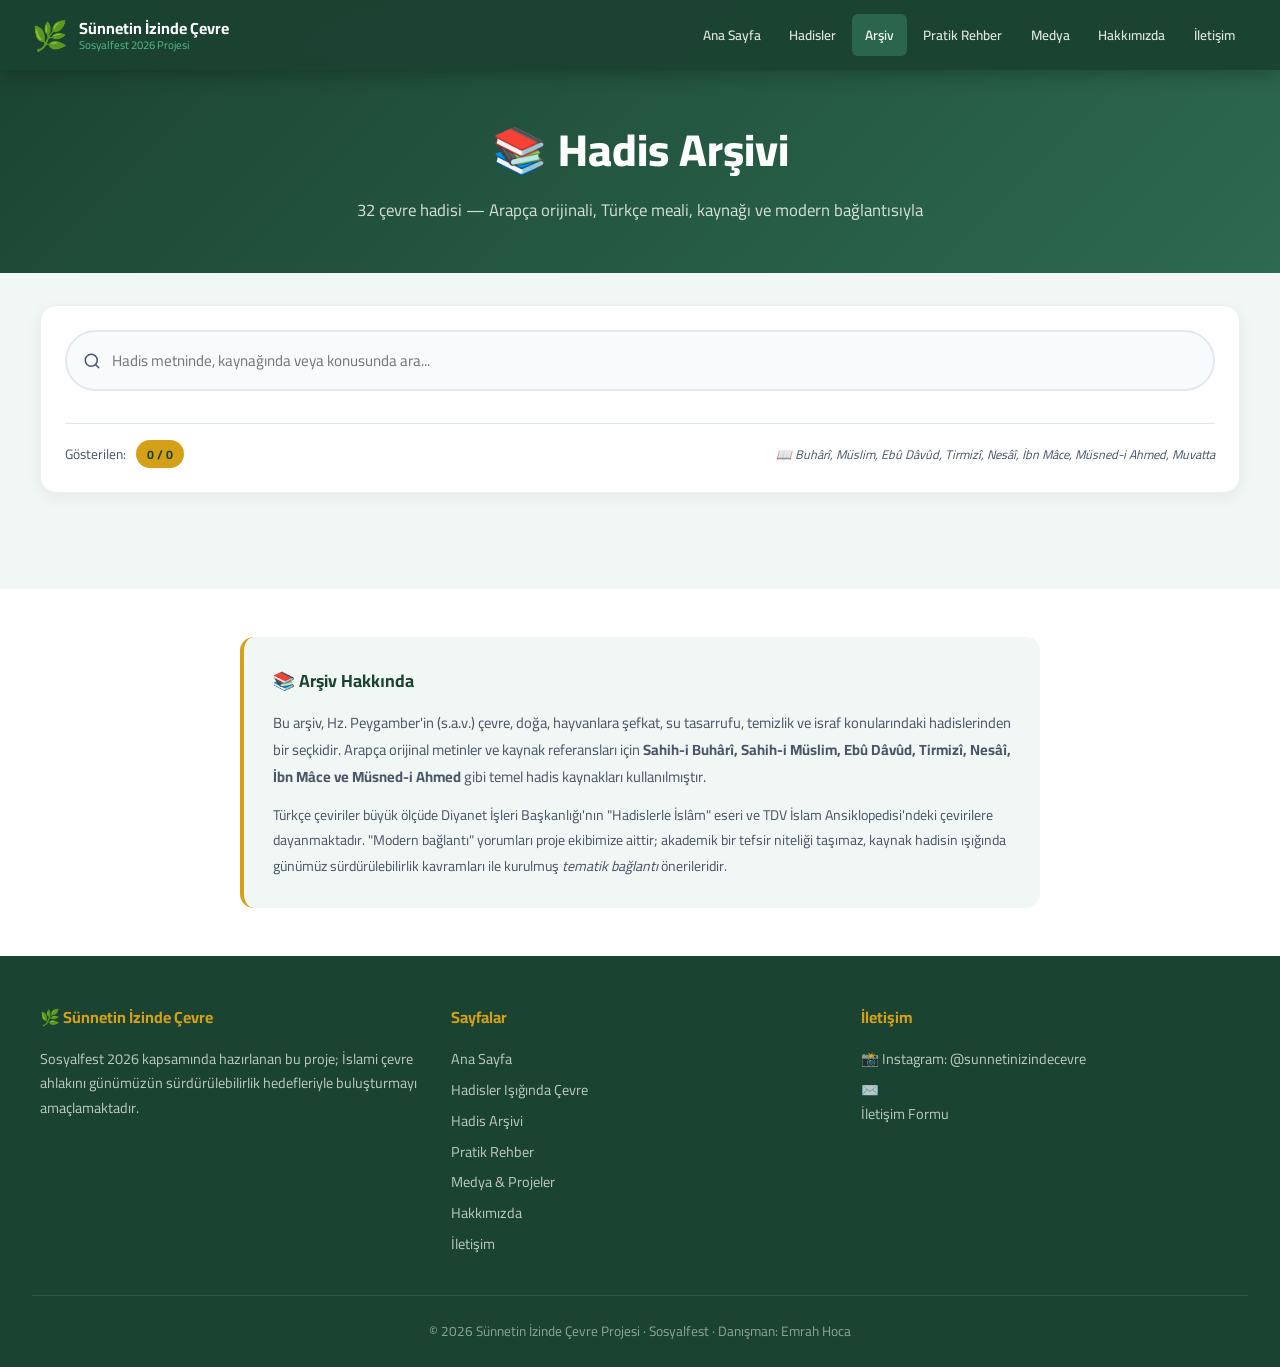
==== hadis-arsivi.html @ f294e4a7 "Hadis Arşivi sayfası (32 hadis) — aranabilir, filtrelenebilir Yeni dosyalar: - hadis-arsivi.html: Ar" ====
<!DOCTYPE html>
<html lang="tr">
<head>
  <meta charset="UTF-8">
  <meta name="viewport" content="width=device-width, initial-scale=1.0">
  <title>Hadis Arşivi | Sünnetin İzinde Çevre</title>
  <meta name="description" content="32 çevre hadisinin Arapça orijinal metni, Türkçe meali, kaynağı ve modern bağlantıları — aranabilir ve filtrelenebilir arşiv.">
  <link rel="stylesheet" href="style.css">
  <link rel="icon" type="image/svg+xml" href="data:image/svg+xml,<svg xmlns='http://www.w3.org/2000/svg' viewBox='0 0 100 100'><text y='.9em' font-size='90'>🌿</text></svg>">
  <style>
    .arsiv-arac-cubugu {
      background: var(--beyaz);
      border-radius: 16px;
      padding: 1.5rem;
      box-shadow: 0 4px 15px rgba(0,0,0,0.06);
      margin-bottom: 2rem;
      position: sticky;
      top: 78px;
      z-index: 50;
      border: 1px solid rgba(45,106,79,0.1);
    }

    .arama-kutusu {
      width: 100%;
      padding: 0.9rem 1.2rem 0.9rem 2.8rem;
      border: 2px solid #e2e8f0;
      border-radius: 50px;
      font-family: 'Cairo', sans-serif;
      font-size: 0.95rem;
      background: #f8fafc url("data:image/svg+xml,%3Csvg xmlns='http://www.w3.org/2000/svg' width='18' height='18' viewBox='0 0 24 24' fill='none' stroke='%234a5568' stroke-width='2' stroke-linecap='round' stroke-linejoin='round'%3E%3Ccircle cx='11' cy='11' r='8'/%3E%3Cpath d='m21 21-4.35-4.35'/%3E%3C/svg%3E") no-repeat 1rem center;
      transition: all 0.3s;
    }

    .arama-kutusu:focus {
      outline: none;
      border-color: var(--yesil);
      background-color: white;
      box-shadow: 0 0 0 4px rgba(45,106,79,0.1);
    }

    .konu-filtresi {
      display: flex;
      gap: 0.5rem;
      flex-wrap: wrap;
      margin-top: 1rem;
    }

    .konu-cip {
      background: #f0f7f4;
      color: var(--gri-metin);
      border: 2px solid transparent;
      padding: 0.4rem 1rem;
      border-radius: 50px;
      font-family: 'Cairo', sans-serif;
      font-size: 0.85rem;
      font-weight: 600;
      cursor: pointer;
      transition: all 0.25s;
      white-space: nowrap;
    }

    .konu-cip:hover {
      background: rgba(45,106,79,0.08);
    }

    .konu-cip.aktif {
      background: var(--yesil);
      color: white;
      border-color: var(--yesil);
    }

    .arsiv-istatistik {
      display: flex;
      align-items: center;
      gap: 0.6rem;
      margin-top: 1rem;
      padding-top: 1rem;
      border-top: 1px solid #e2e8f0;
      font-size: 0.85rem;
      color: var(--gri-metin);
    }

    .arsiv-sayac {
      background: var(--altin);
      color: var(--koyu-yesil);
      padding: 0.2rem 0.7rem;
      border-radius: 50px;
      font-weight: 700;
      font-size: 0.78rem;
    }

    .hadis-arsiv-grid {
      display: grid;
      grid-template-columns: repeat(auto-fill, minmax(380px, 1fr));
      gap: 1.5rem;
    }

    .arsiv-kart {
      background: var(--beyaz);
      border-radius: 16px;
      padding: 1.6rem;
      box-shadow: 0 4px 18px rgba(0,0,0,0.07);
      border-left: 5px solid var(--yesil);
      transition: all 0.3s;
      display: flex;
      flex-direction: column;
      gap: 0.9rem;
    }

    .arsiv-kart:hover {
      transform: translateY(-3px);
      box-shadow: 0 12px 30px rgba(0,0,0,0.12);
    }

    .arsiv-kart[data-konu="su"]      { border-left-color: #0096c7; }
    .arsiv-kart[data-konu="agac"]    { border-left-color: #52b788; }
    .arsiv-kart[data-konu="hayvan"]  { border-left-color: #d4a017; }
    .arsiv-kart[data-konu="temizlik"]{ border-left-color: #7209b7; }
    .arsiv-kart[data-konu="israf"]   { border-left-color: #e63946; }
    .arsiv-kart[data-konu="doga"]    { border-left-color: #1b4332; }

    .arsiv-kart-ust {
      display: flex;
      justify-content: space-between;
      align-items: flex-start;
      gap: 0.5rem;
      flex-wrap: wrap;
    }

    .arsiv-kart-konu {
      background: rgba(45,106,79,0.1);
      color: var(--koyu-yesil);
      padding: 0.2rem 0.7rem;
      border-radius: 50px;
      font-size: 0.72rem;
      font-weight: 700;
      letter-spacing: 0.5px;
    }

    .arsiv-kart-id {
      color: var(--gri-metin);
      font-size: 0.75rem;
      font-weight: 700;
    }

    .arsiv-kart h3 {
      color: var(--koyu-yesil);
      font-size: 1.05rem;
      line-height: 1.4;
    }

    .arsiv-arapca {
      font-family: 'Amiri', serif;
      font-size: 1.1rem;
      color: var(--koyu-yesil);
      background: linear-gradient(135deg, rgba(212,160,23,0.05), rgba(82,183,136,0.05));
      padding: 1rem 1.2rem;
      border-radius: 10px;
      direction: rtl;
      text-align: right;
      line-height: 1.9;
      border-right: 3px solid var(--altin);
    }

    .arsiv-turkce {
      color: var(--gri-metin);
      font-size: 0.92rem;
      line-height: 1.7;
      font-style: italic;
    }

    .arsiv-meta {
      background: var(--arka-acik);
      border-radius: 8px;
      padding: 0.8rem 1rem;
      font-size: 0.82rem;
      display: flex;
      flex-direction: column;
      gap: 0.35rem;
    }

    .arsiv-meta-satir {
      display: flex;
      gap: 0.5rem;
      align-items: flex-start;
    }

    .arsiv-meta-etiket {
      color: var(--koyu-yesil);
      font-weight: 700;
      min-width: 70px;
      flex-shrink: 0;
    }

    .arsiv-meta-deger {
      color: var(--gri-metin);
    }

    .arsiv-modern {
      background: linear-gradient(135deg, rgba(45,106,79,0.08), rgba(82,183,136,0.04));
      border-left: 3px solid var(--acik-yesil);
      padding: 0.7rem 0.9rem;
      border-radius: 6px;
      font-size: 0.82rem;
      color: var(--gri-metin);
    }

    .arsiv-modern strong {
      color: var(--koyu-yesil);
    }

    .sonuc-yok {
      grid-column: 1 / -1;
      text-align: center;
      padding: 3rem 1rem;
      color: var(--gri-metin);
    }

    .sonuc-yok-emoji {
      font-size: 3rem;
      margin-bottom: 1rem;
    }

    @media (max-width: 600px) {
      .hadis-arsiv-grid {
        grid-template-columns: 1fr;
      }
      .arsiv-arac-cubugu {
        position: static;
      }
    }
  </style>
</head>
<body>

<nav>
  <a href="index.html" class="nav-logo">
    <span class="logo-icon">🌿</span>
    <span>Sünnetin İzinde Çevre<small>Sosyalfest 2026 Projesi</small></span>
  </a>
  <ul class="nav-links" id="navLinks">
    <li><a href="index.html">Ana Sayfa</a></li>
    <li><a href="hadisler.html">Hadisler</a></li>
    <li><a href="hadis-arsivi.html">Arşiv</a></li>
    <li><a href="pratik-rehber.html">Pratik Rehber</a></li>
    <li><a href="medya.html">Medya</a></li>
    <li><a href="hakkimizda.html">Hakkımızda</a></li>
    <li><a href="iletisim.html">İletişim</a></li>
  </ul>
  <div class="hamburger" id="hamburger">
    <span></span><span></span><span></span>
  </div>
</nav>

<div class="sayfa-baslik">
  <h1>📚 Hadis Arşivi</h1>
  <p>32 çevre hadisi — Arapça orijinali, Türkçe meali, kaynağı ve modern bağlantısıyla</p>
</div>

<section class="arka-acik" style="padding: 2rem 1rem 4rem;">
  <div class="konteyner">

    <!-- ARAÇ ÇUBUĞU: Arama + Filtreler -->
    <div class="arsiv-arac-cubugu">
      <input type="search" id="aramaKutusu" class="arama-kutusu" placeholder="Hadis metninde, kaynağında veya konusunda ara..." aria-label="Hadis arama">

      <div class="konu-filtresi" id="konuFiltresi" role="tablist" aria-label="Konu filtreleri">
        <!-- JS dolduruyor -->
      </div>

      <div class="arsiv-istatistik">
        <span>Gösterilen:</span>
        <span class="arsiv-sayac" id="arsivSayac">0 / 0</span>
        <span style="margin-left:auto; font-style:italic; font-size:0.78rem;">📖 Buhârî, Müslim, Ebû Dâvûd, Tirmizî, Nesâî, İbn Mâce, Müsned-i Ahmed, Muvatta</span>
      </div>
    </div>

    <!-- ARŞİV GRID -->
    <div class="hadis-arsiv-grid" id="arsivGrid" aria-live="polite">
      <!-- JS dolduruyor -->
    </div>

  </div>
</section>

<!-- KAYNAKÇA NOTU -->
<section class="arka-beyaz" style="padding: 3rem 1rem;">
  <div class="konteyner">
    <div style="max-width:800px; margin:0 auto; background:var(--arka-acik); border-radius:14px; padding:1.8rem; border-left:4px solid var(--altin);">
      <h3 style="color:var(--koyu-yesil); font-size:1.1rem; margin-bottom:0.8rem;">📚 Arşiv Hakkında</h3>
      <p style="color:var(--gri-metin); font-size:0.92rem; line-height:1.85;">
        Bu arşiv, Hz. Peygamber'in (s.a.v.) çevre, doğa, hayvanlara şefkat, su tasarrufu, temizlik ve israf konularındaki hadislerinden bir seçkidir. Arapça orijinal metinler ve kaynak referansları için <strong>Sahih-i Buhârî, Sahih-i Müslim, Ebû Dâvûd, Tirmizî, Nesâî, İbn Mâce ve Müsned-i Ahmed</strong> gibi temel hadis kaynakları kullanılmıştır.
      </p>
      <p style="color:var(--gri-metin); font-size:0.88rem; line-height:1.8; margin-top:0.8rem;">
        Türkçe çeviriler büyük ölçüde Diyanet İşleri Başkanlığı'nın "Hadislerle İslâm" eseri ve TDV İslam Ansiklopedisi'ndeki çevirilere dayanmaktadır. "Modern bağlantı" yorumları proje ekibimize aittir; akademik bir tefsir niteliği taşımaz, kaynak hadisin ışığında günümüz sürdürülebilirlik kavramları ile kurulmuş <em>tematik bağlantı</em> önerileridir.
      </p>
    </div>
  </div>
</section>

<footer>
  <div class="footer-icerik">
    <div class="footer-bolum">
      <h4>🌿 Sünnetin İzinde Çevre</h4>
      <p>Sosyalfest 2026 kapsamında hazırlanan bu proje; İslami çevre ahlakını günümüzün sürdürülebilirlik hedefleriyle buluşturmayı amaçlamaktadır.</p>
    </div>
    <div class="footer-bolum">
      <h4>Sayfalar</h4>
      <a href="index.html">Ana Sayfa</a>
      <a href="hadisler.html">Hadisler Işığında Çevre</a>
      <a href="hadis-arsivi.html">Hadis Arşivi</a>
      <a href="pratik-rehber.html">Pratik Rehber</a>
      <a href="medya.html">Medya & Projeler</a>
      <a href="hakkimizda.html">Hakkımızda</a>
      <a href="iletisim.html">İletişim</a>
    </div>
    <div class="footer-bolum">
      <h4>İletişim</h4>
      <p>📸 Instagram: @sunnetinizindecevre</p>
      <p>✉️ <a href="iletisim.html">İletişim Formu</a></p>
    </div>
  </div>
  <div class="footer-alt">
    <p>© 2026 Sünnetin İzinde Çevre Projesi · Sosyalfest · Danışman: Emrah Hoca</p>
  </div>
</footer>

<script src="hadisler-data.js"></script>
<script src="script.js"></script>
<script src="hadis-arsivi.js"></script>
</body>
</html>
---- style.css ----
/* ===== GENEL AYARLAR ===== */
@import url('https://fonts.googleapis.com/css2?family=Amiri:ital,wght@0,400;0,700;1,400&family=Cairo:wght@300;400;600;700;800&display=swap');

:root {
  --yesil: #2d6a4f;
  --acik-yesil: #52b788;
  --koyu-yesil: #1b4332;
  --altin: #d4a017;
  --krem: #fefae0;
  --beyaz: #ffffff;
  --koyu-metin: #1a1a2e;
  --gri-metin: #4a5568;
  --arka-acik: #f0f7f4;
}

* {
  margin: 0;
  padding: 0;
  box-sizing: border-box;
}

html {
  scroll-behavior: smooth;
}

body {
  font-family: 'Cairo', sans-serif;
  color: var(--koyu-metin);
  background: var(--beyaz);
  line-height: 1.7;
}

/* ===== NAVİGASYON ===== */
nav {
  position: fixed;
  top: 0;
  left: 0;
  right: 0;
  z-index: 1000;
  background: rgba(27, 67, 50, 0.97);
  backdrop-filter: blur(10px);
  padding: 0 2rem;
  display: flex;
  align-items: center;
  justify-content: space-between;
  height: 70px;
  box-shadow: 0 2px 20px rgba(0,0,0,0.3);
}

.nav-logo {
  display: flex;
  align-items: center;
  gap: 0.7rem;
  text-decoration: none;
}

.nav-logo .logo-icon {
  font-size: 1.8rem;
}

.nav-logo span {
  color: var(--beyaz);
  font-size: 1rem;
  font-weight: 700;
  line-height: 1.2;
}

.nav-logo span small {
  display: block;
  font-size: 0.7rem;
  color: var(--acik-yesil);
  font-weight: 400;
}

.nav-links {
  display: flex;
  list-style: none;
  gap: 0.2rem;
}

.nav-links a {
  color: rgba(255,255,255,0.85);
  text-decoration: none;
  padding: 0.5rem 0.8rem;
  border-radius: 6px;
  font-size: 0.85rem;
  font-weight: 600;
  transition: all 0.3s;
  white-space: nowrap;
}

.nav-links a:hover,
.nav-links a.aktif {
  color: var(--beyaz);
  background: rgba(82, 183, 136, 0.3);
}

.hamburger {
  display: none;
  flex-direction: column;
  cursor: pointer;
  gap: 5px;
}

.hamburger span {
  width: 25px;
  height: 2px;
  background: var(--beyaz);
  transition: 0.3s;
}

/* ===== HERO BÖLÜMÜ ===== */
.hero {
  min-height: 100vh;
  background: linear-gradient(135deg, var(--koyu-yesil) 0%, var(--yesil) 50%, #40916c 100%);
  display: flex;
  align-items: center;
  justify-content: center;
  text-align: center;
  padding: 6rem 2rem 4rem;
  position: relative;
  overflow: hidden;
}

.hero::before {
  content: '';
  position: absolute;
  top: 0; left: 0; right: 0; bottom: 0;
  background: url("data:image/svg+xml,%3Csvg width='60' height='60' viewBox='0 0 60 60' xmlns='http://www.w3.org/2000/svg'%3E%3Cg fill='none' fill-rule='evenodd'%3E%3Cg fill='%23ffffff' fill-opacity='0.03'%3E%3Cpath d='M36 34v-4h-2v4h-4v2h4v4h2v-4h4v-2h-4zm0-30V0h-2v4h-4v2h4v4h2V6h4V4h-4zM6 34v-4H4v4H0v2h4v4h2v-4h4v-2H6zM6 4V0H4v4H0v2h4v4h2V6h4V4H6z'/%3E%3C/g%3E%3C/g%3E%3C/svg%3E");
}

.hero-icerik {
  position: relative;
  z-index: 1;
  max-width: 900px;
}

.hero-besmele {
  font-family: 'Amiri', serif;
  font-size: 1.8rem;
  color: var(--altin);
  margin-bottom: 1rem;
  letter-spacing: 2px;
}

.hero h1 {
  font-size: clamp(2rem, 5vw, 3.5rem);
  color: var(--beyaz);
  font-weight: 800;
  line-height: 1.2;
  margin-bottom: 1rem;
}

.hero h1 span {
  color: var(--altin);
}

.hero-alinti {
  background: rgba(255,255,255,0.1);
  border-left: 4px solid var(--altin);
  padding: 1rem 1.5rem;
  border-radius: 0 10px 10px 0;
  margin: 1.5rem auto;
  max-width: 650px;
  text-align: right;
}

.hero-alinti p {
  color: rgba(255,255,255,0.9);
  font-size: 1rem;
  font-style: italic;
}

.hero-alinti small {
  color: var(--altin);
  font-size: 0.85rem;
}

.hero-aciklama {
  color: rgba(255,255,255,0.85);
  font-size: 1.1rem;
  margin-bottom: 2.5rem;
  max-width: 700px;
  margin-left: auto;
  margin-right: auto;
}

.hero-butonlar {
  display: flex;
  gap: 1rem;
  justify-content: center;
  flex-wrap: wrap;
}

.btn-birincil {
  background: var(--altin);
  color: var(--koyu-yesil);
  padding: 0.9rem 2rem;
  border-radius: 50px;
  text-decoration: none;
  font-weight: 700;
  font-size: 0.95rem;
  transition: all 0.3s;
  box-shadow: 0 4px 15px rgba(212, 160, 23, 0.4);
}

.btn-birincil:hover {
  transform: translateY(-3px);
  box-shadow: 0 8px 25px rgba(212, 160, 23, 0.5);
  background: #e8b420;
}

.btn-ikincil {
  background: transparent;
  color: var(--beyaz);
  padding: 0.9rem 2rem;
  border-radius: 50px;
  text-decoration: none;
  font-weight: 600;
  font-size: 0.95rem;
  border: 2px solid rgba(255,255,255,0.5);
  transition: all 0.3s;
}

.btn-ikincil:hover {
  background: rgba(255,255,255,0.15);
  border-color: var(--beyaz);
  transform: translateY(-3px);
}

/* ===== SAYFA BAŞLIKLARI ===== */
.sayfa-baslik {
  background: linear-gradient(135deg, var(--koyu-yesil) 0%, var(--yesil) 100%);
  padding: 7rem 2rem 3rem;
  text-align: center;
}

.sayfa-baslik h1 {
  color: var(--beyaz);
  font-size: clamp(1.8rem, 4vw, 2.8rem);
  font-weight: 800;
}

.sayfa-baslik p {
  color: rgba(255,255,255,0.8);
  font-size: 1.05rem;
  max-width: 600px;
  margin: 0.5rem auto 0;
}

/* ===== SECTION GENEL ===== */
section {
  padding: 5rem 2rem;
}

.konteyner {
  max-width: 1200px;
  margin: 0 auto;
}

.bolum-baslik {
  text-align: center;
  margin-bottom: 3rem;
}

.bolum-baslik .etiket {
  display: inline-block;
  background: rgba(82, 183, 136, 0.15);
  color: var(--yesil);
  padding: 0.3rem 1rem;
  border-radius: 50px;
  font-size: 0.85rem;
  font-weight: 700;
  letter-spacing: 1px;
  text-transform: uppercase;
  margin-bottom: 0.8rem;
}

.bolum-baslik h2 {
  font-size: clamp(1.6rem, 3.5vw, 2.3rem);
  color: var(--koyu-yesil);
  font-weight: 800;
  margin-bottom: 0.8rem;
}

.bolum-baslik p {
  color: var(--gri-metin);
  font-size: 1rem;
  max-width: 600px;
  margin: 0 auto;
}

/* ===== KART SİSTEMİ ===== */
.kart-grid {
  display: grid;
  grid-template-columns: repeat(auto-fit, minmax(280px, 1fr));
  gap: 1.8rem;
}

.kart {
  background: var(--beyaz);
  border-radius: 16px;
  padding: 2rem;
  box-shadow: 0 4px 20px rgba(0,0,0,0.08);
  border: 1px solid rgba(45, 106, 79, 0.1);
  transition: all 0.3s;
}

.kart:hover {
  transform: translateY(-5px);
  box-shadow: 0 12px 35px rgba(45, 106, 79, 0.15);
  border-color: var(--acik-yesil);
}

.kart-ikon {
  font-size: 2.5rem;
  margin-bottom: 1rem;
  display: block;
}

.kart h3 {
  font-size: 1.2rem;
  color: var(--koyu-yesil);
  font-weight: 700;
  margin-bottom: 0.8rem;
}

.kart p {
  color: var(--gri-metin);
  font-size: 0.95rem;
  line-height: 1.7;
}

/* ===== HADİS KARTLARI ===== */
.hadis-kart {
  background: linear-gradient(135deg, var(--koyu-yesil), var(--yesil));
  color: var(--beyaz);
  border-radius: 16px;
  padding: 2rem;
  margin-bottom: 2rem;
  position: relative;
  overflow: hidden;
}

.hadis-kart::before {
  content: '"';
  position: absolute;
  top: -20px;
  right: 20px;
  font-size: 10rem;
  color: rgba(255,255,255,0.05);
  font-family: 'Amiri', serif;
  line-height: 1;
}

.hadis-metin {
  font-family: 'Amiri', serif;
  font-size: 1.3rem;
  text-align: right;
  line-height: 1.8;
  margin-bottom: 0.5rem;
  color: var(--altin);
}

.hadis-kaynak {
  font-size: 0.8rem;
  color: rgba(255,255,255,0.7);
  text-align: right;
  margin-bottom: 1.2rem;
  border-bottom: 1px solid rgba(255,255,255,0.2);
  padding-bottom: 1rem;
}

.hadis-aciklama {
  font-size: 0.95rem;
  color: rgba(255,255,255,0.9);
  line-height: 1.8;
}

.hadis-baglanti {
  margin-top: 1rem;
  padding-top: 1rem;
  border-top: 1px solid rgba(255,255,255,0.2);
}

.hadis-baglanti h4 {
  color: var(--altin);
  font-size: 0.9rem;
  margin-bottom: 0.5rem;
}

.hadis-baglanti ul {
  list-style: none;
  padding: 0;
}

.hadis-baglanti ul li::before {
  content: '🌿 ';
}

.hadis-baglanti ul li {
  font-size: 0.88rem;
  color: rgba(255,255,255,0.85);
  margin-bottom: 0.3rem;
}

/* ===== İSTATİSTİK BÖLÜMÜ ===== */
.istatistik-bolumu {
  background: linear-gradient(135deg, var(--koyu-yesil), var(--yesil));
  padding: 4rem 2rem;
  text-align: center;
}

.istatistik-grid {
  display: grid;
  grid-template-columns: repeat(auto-fit, minmax(200px, 1fr));
  gap: 2rem;
  max-width: 900px;
  margin: 0 auto;
}

.istatistik-item h3 {
  font-size: 2.5rem;
  color: var(--altin);
  font-weight: 800;
}

.istatistik-item p {
  color: rgba(255,255,255,0.85);
  font-size: 0.95rem;
}

/* ===== GÖREV KARTLARI ===== */
.gorev-kart {
  background: var(--beyaz);
  border-radius: 16px;
  padding: 1.8rem;
  border-left: 5px solid var(--altin);
  box-shadow: 0 4px 20px rgba(0,0,0,0.07);
  transition: all 0.3s;
  cursor: pointer;
}

.gorev-kart:hover {
  transform: translateX(5px);
  box-shadow: 0 8px 30px rgba(0,0,0,0.12);
}

.gorev-kart .hafta {
  font-size: 0.8rem;
  font-weight: 700;
  color: var(--altin);
  text-transform: uppercase;
  letter-spacing: 1px;
  margin-bottom: 0.5rem;
}

.gorev-kart h3 {
  font-size: 1.1rem;
  color: var(--koyu-yesil);
  margin-bottom: 0.5rem;
}

.gorev-kart p {
  font-size: 0.9rem;
  color: var(--gri-metin);
}

.gorev-kart .badge {
  display: inline-block;
  background: rgba(45, 106, 79, 0.1);
  color: var(--yesil);
  padding: 0.2rem 0.7rem;
  border-radius: 50px;
  font-size: 0.75rem;
  font-weight: 700;
  margin-top: 0.8rem;
}

/* ===== EKİP KARTLARI ===== */
.ekip-grid {
  display: grid;
  grid-template-columns: repeat(auto-fit, minmax(220px, 1fr));
  gap: 2rem;
}

.ekip-kart {
  background: var(--beyaz);
  border-radius: 20px;
  padding: 2rem;
  text-align: center;
  box-shadow: 0 4px 20px rgba(0,0,0,0.08);
  border: 2px solid transparent;
  transition: all 0.3s;
}

.ekip-kart:hover {
  border-color: var(--acik-yesil);
  transform: translateY(-5px);
}

.ekip-avatar {
  width: 90px;
  height: 90px;
  border-radius: 50%;
  background: linear-gradient(135deg, var(--yesil), var(--acik-yesil));
  margin: 0 auto 1rem;
  display: flex;
  align-items: center;
  justify-content: center;
  font-size: 2.2rem;
}

.ekip-kart h3 {
  font-size: 1.1rem;
  color: var(--koyu-yesil);
  font-weight: 700;
}

.ekip-kart .rol {
  color: var(--altin);
  font-size: 0.85rem;
  font-weight: 600;
  margin: 0.3rem 0;
}

.ekip-kart p {
  font-size: 0.85rem;
  color: var(--gri-metin);
  margin-top: 0.5rem;
}

/* ===== İLETİŞİM FORMU ===== */
.form-alani {
  background: var(--beyaz);
  border-radius: 20px;
  padding: 3rem;
  box-shadow: 0 10px 40px rgba(0,0,0,0.1);
  max-width: 650px;
  margin: 0 auto;
}

.form-grup {
  margin-bottom: 1.5rem;
}

.form-grup label {
  display: block;
  font-weight: 600;
  color: var(--koyu-yesil);
  margin-bottom: 0.5rem;
  font-size: 0.9rem;
}

.form-grup input,
.form-grup textarea,
.form-grup select {
  width: 100%;
  padding: 0.9rem 1.2rem;
  border: 2px solid #e2e8f0;
  border-radius: 10px;
  font-size: 0.95rem;
  font-family: 'Cairo', sans-serif;
  transition: border-color 0.3s;
  background: var(--arka-acik);
  color: var(--koyu-metin);
}

.form-grup input:focus,
.form-grup textarea:focus,
.form-grup select:focus {
  outline: none;
  border-color: var(--acik-yesil);
  background: var(--beyaz);
}

.form-grup textarea {
  resize: vertical;
  min-height: 130px;
}

.form-gonder-btn {
  width: 100%;
  background: linear-gradient(135deg, var(--yesil), var(--acik-yesil));
  color: var(--beyaz);
  padding: 1rem;
  border: none;
  border-radius: 50px;
  font-size: 1rem;
  font-weight: 700;
  font-family: 'Cairo', sans-serif;
  cursor: pointer;
  transition: all 0.3s;
}

.form-gonder-btn:hover {
  transform: translateY(-2px);
  box-shadow: 0 8px 25px rgba(45, 106, 79, 0.4);
}

/* ===== VİDEO ALANI ===== */
.video-wrapper {
  position: relative;
  padding-bottom: 56.25%;
  height: 0;
  border-radius: 16px;
  overflow: hidden;
  box-shadow: 0 10px 40px rgba(0,0,0,0.2);
}

.video-wrapper iframe {
  position: absolute;
  top: 0;
  left: 0;
  width: 100%;
  height: 100%;
}

.video-placeholder {
  background: linear-gradient(135deg, var(--koyu-yesil), var(--yesil));
  display: flex;
  align-items: center;
  justify-content: center;
  flex-direction: column;
  gap: 1rem;
  cursor: pointer;
  min-height: 300px;
  border-radius: 16px;
}

.video-placeholder .oynat {
  width: 70px;
  height: 70px;
  background: rgba(255,255,255,0.2);
  border-radius: 50%;
  display: flex;
  align-items: center;
  justify-content: center;
  font-size: 2rem;
  transition: all 0.3s;
}

.video-placeholder:hover .oynat {
  background: var(--altin);
  transform: scale(1.1);
}

.video-placeholder p {
  color: rgba(255,255,255,0.8);
  font-size: 0.9rem;
}

/* ===== ALINTI KUTUSU ===== */
.alinti-kutu {
  background: var(--arka-acik);
  border-left: 4px solid var(--altin);
  padding: 1.5rem 2rem;
  border-radius: 0 12px 12px 0;
  margin: 1.5rem 0;
}

.alinti-kutu .arapca {
  font-family: 'Amiri', serif;
  font-size: 1.5rem;
  color: var(--yesil);
  text-align: right;
  margin-bottom: 0.5rem;
  line-height: 2;
}

.alinti-kutu .turkce {
  font-style: italic;
  color: var(--gri-metin);
}

.alinti-kutu .kaynak {
  font-size: 0.8rem;
  color: var(--altin);
  font-weight: 700;
  margin-top: 0.5rem;
}

/* ===== SOSYAL MEDYA ===== */
.sosyal-medya {
  display: flex;
  gap: 1rem;
  justify-content: center;
  flex-wrap: wrap;
  margin-top: 2rem;
}

.sosyal-btn {
  display: flex;
  align-items: center;
  gap: 0.5rem;
  padding: 0.7rem 1.5rem;
  border-radius: 50px;
  text-decoration: none;
  font-weight: 600;
  font-size: 0.9rem;
  transition: all 0.3s;
}

.sosyal-btn.instagram {
  background: linear-gradient(135deg, #833ab4, #fd1d1d, #fcb045);
  color: var(--beyaz);
}

.sosyal-btn.youtube {
  background: #ff0000;
  color: var(--beyaz);
}

.sosyal-btn.twitter {
  background: #1da1f2;
  color: var(--beyaz);
}

.sosyal-btn:hover {
  transform: translateY(-3px);
  box-shadow: 0 6px 20px rgba(0,0,0,0.2);
}

/* ===== FOOTER ===== */
footer {
  background: var(--koyu-yesil);
  color: rgba(255,255,255,0.8);
  padding: 3rem 2rem 1.5rem;
}

.footer-icerik {
  max-width: 1200px;
  margin: 0 auto;
  display: grid;
  grid-template-columns: repeat(auto-fit, minmax(220px, 1fr));
  gap: 2rem;
  margin-bottom: 2rem;
}

.footer-bolum h4 {
  color: var(--altin);
  font-size: 1rem;
  font-weight: 700;
  margin-bottom: 1rem;
}

.footer-bolum p,
.footer-bolum a {
  font-size: 0.9rem;
  color: rgba(255,255,255,0.7);
  text-decoration: none;
  display: block;
  margin-bottom: 0.4rem;
  transition: color 0.2s;
}

.footer-bolum a:hover {
  color: var(--acik-yesil);
}

.footer-alt {
  border-top: 1px solid rgba(255,255,255,0.1);
  padding-top: 1.5rem;
  text-align: center;
  font-size: 0.85rem;
  color: rgba(255,255,255,0.5);
}

/* ===== AÇIK YEŞİL ARKA PLAN ===== */
.arka-acik {
  background: var(--arka-acik);
}

.arka-beyaz {
  background: var(--beyaz);
}

/* ===== RESPONSİF ===== */
@media (max-width: 768px) {
  .nav-links {
    display: none;
    position: absolute;
    top: 70px;
    left: 0;
    right: 0;
    background: var(--koyu-yesil);
    flex-direction: column;
    padding: 1rem;
    gap: 0;
  }

  .nav-links.acik {
    display: flex;
  }

  .nav-links a {
    padding: 0.8rem 1rem;
    border-radius: 8px;
  }

  .hamburger {
    display: flex;
  }

  section {
    padding: 3rem 1.2rem;
  }

  .hero {
    padding: 5rem 1.2rem 3rem;
  }

  .hero-butonlar {
    flex-direction: column;
    align-items: center;
  }

  .form-alani {
    padding: 2rem 1.2rem;
  }
}

/* ===== ANİMASYONLAR ===== */
@keyframes fade-up {
  from {
    opacity: 0;
    transform: translateY(30px);
  }
  to {
    opacity: 1;
    transform: translateY(0);
  }
}

.fade-up {
  animation: fade-up 0.6s ease forwards;
}

.gecikme-1 { animation-delay: 0.1s; }
.gecikme-2 { animation-delay: 0.2s; }
.gecikme-3 { animation-delay: 0.3s; }
.gecikme-4 { animation-delay: 0.4s; }

/* ===== PROGRESS BAR ===== */
.ilerleme-cubugu {
  position: fixed;
  top: 0;
  left: 0;
  height: 3px;
  background: var(--altin);
  z-index: 9999;
  transition: width 0.1s;
}

/* ===== MESAJ KUTUSU ===== */
.mesaj-kutu {
  display: none;
  background: #d4edda;
  color: #155724;
  border: 1px solid #c3e6cb;
  border-radius: 10px;
  padding: 1rem 1.5rem;
  margin-top: 1rem;
  font-weight: 600;
  text-align: center;
}

.mesaj-kutu.goster {
  display: block;
  animation: fade-up 0.3s ease;
}

/* ===== İNDİRME KARTLARI ===== */
.indirme-kart {
  display: flex;
  align-items: center;
  gap: 1.5rem;
  background: var(--beyaz);
  border-radius: 14px;
  padding: 1.5rem;
  box-shadow: 0 4px 20px rgba(0,0,0,0.07);
  transition: all 0.3s;
  border: 1px solid rgba(45,106,79,0.1);
}

.indirme-kart:hover {
  transform: translateY(-3px);
  box-shadow: 0 10px 30px rgba(45,106,79,0.15);
}

.indirme-kart .dosya-ikon {
  font-size: 2.5rem;
  min-width: 60px;
  text-align: center;
}

.indirme-kart .dosya-bilgi h3 {
  font-size: 1rem;
  color: var(--koyu-yesil);
  font-weight: 700;
}

.indirme-kart .dosya-bilgi p {
  font-size: 0.85rem;
  color: var(--gri-metin);
  margin-top: 0.2rem;
}

.indirme-kart .indir-btn {
  margin-left: auto;
  background: var(--yesil);
  color: var(--beyaz);
  padding: 0.6rem 1.2rem;
  border-radius: 50px;
  text-decoration: none;
  font-size: 0.85rem;
  font-weight: 700;
  white-space: nowrap;
  transition: all 0.3s;
}

.indirme-kart .indir-btn:hover {
  background: var(--koyu-yesil);
}

/* ===== HADİS GÖREV KARTI ===== */
.hadis-gorev {
  margin-top: 2rem;
  background: linear-gradient(135deg, rgba(82,183,136,0.12), rgba(212,160,23,0.08));
  border: 2px dashed var(--acik-yesil);
  border-radius: 16px;
  padding: 1.8rem;
  text-align: center;
  transition: all 0.4s ease;
}

.hadis-gorev h4 {
  color: var(--koyu-yesil);
  font-size: 1.05rem;
  margin-bottom: 0.6rem;
}

.hadis-gorev p {
  color: var(--gri-metin);
  font-size: 0.95rem;
  margin-bottom: 1.2rem;
  max-width: 600px;
  margin-left: auto;
  margin-right: auto;
}

.hadis-tamamla-btn {
  background: var(--yesil);
  color: var(--beyaz);
  border: none;
  padding: 0.8rem 1.8rem;
  border-radius: 50px;
  font-family: 'Cairo', sans-serif;
  font-size: 0.95rem;
  font-weight: 700;
  cursor: pointer;
  transition: all 0.3s;
  box-shadow: 0 4px 14px rgba(45,106,79,0.3);
}

.hadis-tamamla-btn:hover {
  background: var(--koyu-yesil);
  transform: translateY(-2px);
  box-shadow: 0 6px 18px rgba(45,106,79,0.4);
}

.hadis-gorev.tamamlandi {
  background: linear-gradient(135deg, rgba(45,106,79,0.18), rgba(212,160,23,0.15));
  border-style: solid;
  border-color: var(--altin);
}

.hadis-gorev.tamamlandi .hadis-tamamla-btn {
  background: var(--altin);
  color: var(--koyu-yesil);
  pointer-events: none;
}

/* ===== TEBRİK MODAL ===== */
.tebrik-overlay {
  position: fixed;
  inset: 0;
  background: rgba(0,0,0,0.6);
  backdrop-filter: blur(6px);
  display: flex;
  align-items: center;
  justify-content: center;
  z-index: 9999;
  opacity: 0;
  pointer-events: none;
  transition: opacity 0.4s ease;
  padding: 1rem;
}

.tebrik-overlay.goster {
  opacity: 1;
  pointer-events: auto;
}

.tebrik-kutu {
  background: linear-gradient(135deg, var(--beyaz), #f0f7f4);
  border-radius: 24px;
  padding: 2.5rem 2rem;
  max-width: 460px;
  width: 100%;
  text-align: center;
  box-shadow: 0 25px 60px rgba(0,0,0,0.3);
  border-top: 6px solid var(--altin);
  transform: scale(0.85);
  transition: transform 0.4s cubic-bezier(0.34, 1.56, 0.64, 1);
  position: relative;
}

.tebrik-overlay.goster .tebrik-kutu {
  transform: scale(1);
}

.tebrik-emoji {
  font-size: 4rem;
  margin-bottom: 0.6rem;
  animation: tebrikZipla 0.8s ease infinite alternate;
}

@keyframes tebrikZipla {
  from { transform: translateY(0) rotate(-5deg); }
  to { transform: translateY(-8px) rotate(5deg); }
}

.tebrik-baslik {
  color: var(--koyu-yesil);
  font-size: 1.6rem;
  font-weight: 800;
  margin-bottom: 0.8rem;
}

.tebrik-mesaj {
  color: var(--gri-metin);
  font-size: 1rem;
  line-height: 1.7;
  margin-bottom: 1.5rem;
}

.tebrik-ayet {
  background: rgba(212,160,23,0.1);
  border-left: 3px solid var(--altin);
  border-radius: 8px;
  padding: 0.9rem 1rem;
  margin-bottom: 1.5rem;
  font-size: 0.85rem;
  color: var(--koyu-yesil);
  font-style: italic;
}

.tebrik-kapat-btn {
  background: var(--yesil);
  color: var(--beyaz);
  border: none;
  padding: 0.8rem 2rem;
  border-radius: 50px;
  font-family: 'Cairo', sans-serif;
  font-size: 0.95rem;
  font-weight: 700;
  cursor: pointer;
  transition: all 0.3s;
}

.tebrik-kapat-btn:hover {
  background: var(--koyu-yesil);
  transform: translateY(-2px);
}

.tebrik-konfeti {
  position: absolute;
  top: -10px;
  left: 50%;
  font-size: 1.5rem;
  animation: konfetiYagmur 1.5s ease-out;
  pointer-events: none;
}

@keyframes konfetiYagmur {
  0% { transform: translate(-50%, 0) rotate(0); opacity: 1; }
  100% { transform: translate(calc(-50% + var(--yon, 0px)), 200px) rotate(360deg); opacity: 0; }
}

/* ===== İLERLEME ROZETİ ===== */
.ilerleme-rozeti {
  position: fixed;
  bottom: 1.5rem;
  right: 1.5rem;
  background: linear-gradient(135deg, var(--yesil), var(--acik-yesil));
  color: white;
  padding: 0.7rem 1.1rem;
  border-radius: 50px;
  font-size: 0.85rem;
  font-weight: 700;
  box-shadow: 0 8px 25px rgba(45,106,79,0.35);
  z-index: 900;
  display: flex;
  align-items: center;
  gap: 0.4rem;
  cursor: default;
  animation: rozetGiris 0.5s cubic-bezier(0.34, 1.56, 0.64, 1);
}

.ilerleme-rozeti span {
  font-weight: 500;
  opacity: 0.9;
  font-size: 0.78rem;
}

@keyframes rozetGiris {
  from { transform: translateY(80px); opacity: 0; }
  to { transform: translateY(0); opacity: 1; }
}

@media (max-width: 600px) {
  .ilerleme-rozeti {
    bottom: 1rem;
    right: 1rem;
    padding: 0.55rem 0.9rem;
    font-size: 0.78rem;
  }
}

/* ===== ERİŞİLEBİLİRLİK ===== */
@media (prefers-reduced-motion: reduce) {
  *, *::before, *::after {
    animation-duration: 0.01ms !important;
    animation-iteration-count: 1 !important;
    transition-duration: 0.01ms !important;
    scroll-behavior: auto !important;
  }
}

/* Klavye odak görünürlüğü */
a:focus-visible,
button:focus-visible,
input:focus-visible,
textarea:focus-visible,
select:focus-visible,
.hadis-tamamla-btn:focus-visible,
.gorev-kart:focus-visible {
  outline: 3px solid var(--altin);
  outline-offset: 3px;
  border-radius: 4px;
}

/* Görme engelliler için ekran okuyucu sınıfı */
.sr-only {
  position: absolute;
  width: 1px;
  height: 1px;
  padding: 0;
  margin: -1px;
  overflow: hidden;
  clip: rect(0,0,0,0);
  white-space: nowrap;
  border: 0;
}
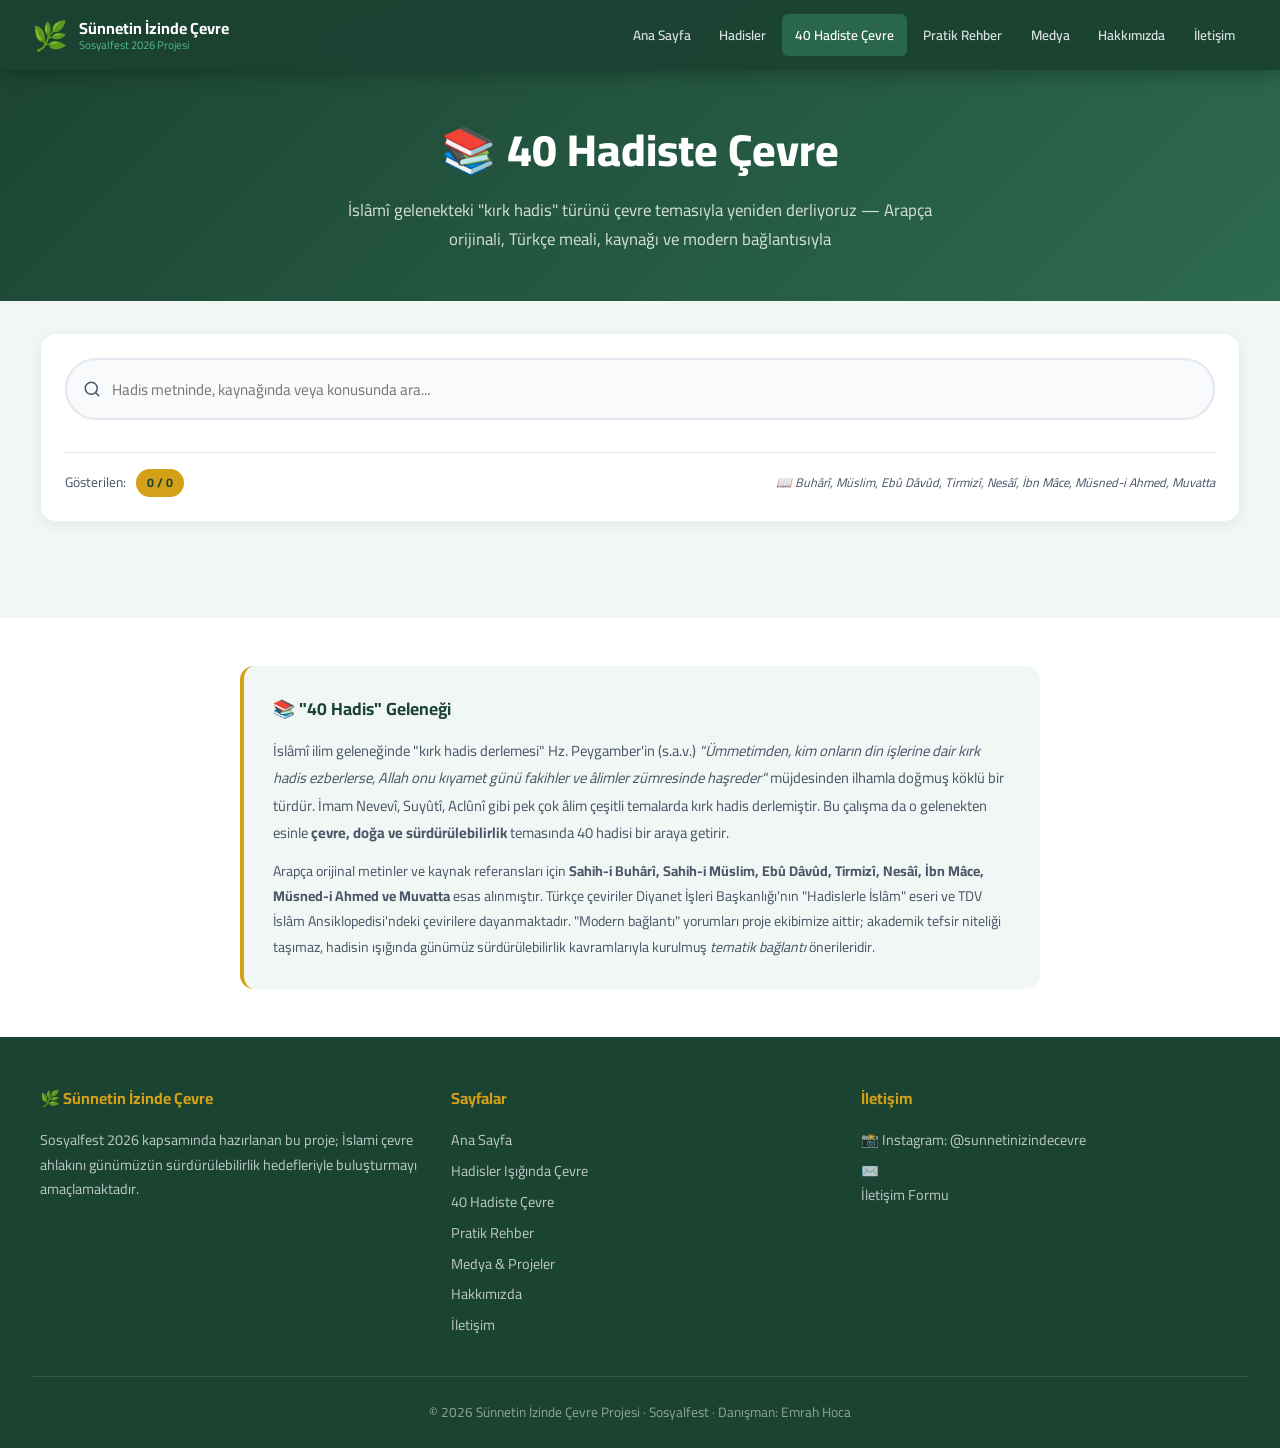
==== commit 23f12423: "40 Hadiste Çevre — sayfa 32'den 40 hadise tamamlandı Yeni 8 hadis (33-40): 33. 💧 Suyu üç yudumda içm" ====
--- a/hadis-arsivi.html
+++ b/hadis-arsivi.html
@@ -3,8 +3,8 @@
 <head>
   <meta charset="UTF-8">
   <meta name="viewport" content="width=device-width, initial-scale=1.0">
-  <title>Hadis Arşivi | Sünnetin İzinde Çevre</title>
-  <meta name="description" content="32 çevre hadisinin Arapça orijinal metni, Türkçe meali, kaynağı ve modern bağlantıları — aranabilir ve filtrelenebilir arşiv.">
+  <title>40 Hadiste Çevre | Sünnetin İzinde Çevre</title>
+  <meta name="description" content="40 çevre hadisinin Arapça orijinal metni, Türkçe meali, kaynağı ve modern bağlantıları — aranabilir ve filtrelenebilir derleme.">
   <link rel="stylesheet" href="style.css">
   <link rel="icon" type="image/svg+xml" href="data:image/svg+xml,<svg xmlns='http://www.w3.org/2000/svg' viewBox='0 0 100 100'><text y='.9em' font-size='90'>🌿</text></svg>">
   <style>
@@ -241,7 +241,7 @@
   <ul class="nav-links" id="navLinks">
     <li><a href="index.html">Ana Sayfa</a></li>
     <li><a href="hadisler.html">Hadisler</a></li>
-    <li><a href="hadis-arsivi.html">Arşiv</a></li>
+    <li><a href="hadis-arsivi.html">40 Hadiste Çevre</a></li>
     <li><a href="pratik-rehber.html">Pratik Rehber</a></li>
     <li><a href="medya.html">Medya</a></li>
     <li><a href="hakkimizda.html">Hakkımızda</a></li>
@@ -253,8 +253,8 @@
 </nav>
 
 <div class="sayfa-baslik">
-  <h1>📚 Hadis Arşivi</h1>
-  <p>32 çevre hadisi — Arapça orijinali, Türkçe meali, kaynağı ve modern bağlantısıyla</p>
+  <h1>📚 40 Hadiste Çevre</h1>
+  <p>İslâmî gelenekteki "kırk hadis" türünü çevre temasıyla yeniden derliyoruz — Arapça orijinali, Türkçe meali, kaynağı ve modern bağlantısıyla</p>
 </div>
 
 <section class="arka-acik" style="padding: 2rem 1rem 4rem;">
@@ -287,12 +287,12 @@
 <section class="arka-beyaz" style="padding: 3rem 1rem;">
   <div class="konteyner">
     <div style="max-width:800px; margin:0 auto; background:var(--arka-acik); border-radius:14px; padding:1.8rem; border-left:4px solid var(--altin);">
-      <h3 style="color:var(--koyu-yesil); font-size:1.1rem; margin-bottom:0.8rem;">📚 Arşiv Hakkında</h3>
+      <h3 style="color:var(--koyu-yesil); font-size:1.1rem; margin-bottom:0.8rem;">📚 "40 Hadis" Geleneği</h3>
       <p style="color:var(--gri-metin); font-size:0.92rem; line-height:1.85;">
-        Bu arşiv, Hz. Peygamber'in (s.a.v.) çevre, doğa, hayvanlara şefkat, su tasarrufu, temizlik ve israf konularındaki hadislerinden bir seçkidir. Arapça orijinal metinler ve kaynak referansları için <strong>Sahih-i Buhârî, Sahih-i Müslim, Ebû Dâvûd, Tirmizî, Nesâî, İbn Mâce ve Müsned-i Ahmed</strong> gibi temel hadis kaynakları kullanılmıştır.
+        İslâmî ilim geleneğinde "kırk hadis derlemesi" Hz. Peygamber'in (s.a.v.) <em>"Ümmetimden, kim onların din işlerine dair kırk hadis ezberlerse, Allah onu kıyamet günü fakihler ve âlimler zümresinde haşreder"</em> müjdesinden ilhamla doğmuş köklü bir türdür. İmam Nevevî, Suyûtî, Aclûnî gibi pek çok âlim çeşitli temalarda kırk hadis derlemiştir. Bu çalışma da o gelenekten esinle <strong>çevre, doğa ve sürdürülebilirlik</strong> temasında 40 hadisi bir araya getirir.
       </p>
       <p style="color:var(--gri-metin); font-size:0.88rem; line-height:1.8; margin-top:0.8rem;">
-        Türkçe çeviriler büyük ölçüde Diyanet İşleri Başkanlığı'nın "Hadislerle İslâm" eseri ve TDV İslam Ansiklopedisi'ndeki çevirilere dayanmaktadır. "Modern bağlantı" yorumları proje ekibimize aittir; akademik bir tefsir niteliği taşımaz, kaynak hadisin ışığında günümüz sürdürülebilirlik kavramları ile kurulmuş <em>tematik bağlantı</em> önerileridir.
+        Arapça orijinal metinler ve kaynak referansları için <strong>Sahih-i Buhârî, Sahih-i Müslim, Ebû Dâvûd, Tirmizî, Nesâî, İbn Mâce, Müsned-i Ahmed ve Muvatta</strong> esas alınmıştır. Türkçe çeviriler Diyanet İşleri Başkanlığı'nın "Hadislerle İslâm" eseri ve TDV İslâm Ansiklopedisi'ndeki çevirilere dayanmaktadır. "Modern bağlantı" yorumları proje ekibimize aittir; akademik tefsir niteliği taşımaz, hadisin ışığında günümüz sürdürülebilirlik kavramlarıyla kurulmuş <em>tematik bağlantı</em> önerileridir.
       </p>
     </div>
   </div>
@@ -308,7 +308,7 @@
       <h4>Sayfalar</h4>
       <a href="index.html">Ana Sayfa</a>
       <a href="hadisler.html">Hadisler Işığında Çevre</a>
-      <a href="hadis-arsivi.html">Hadis Arşivi</a>
+      <a href="hadis-arsivi.html">40 Hadiste Çevre</a>
       <a href="pratik-rehber.html">Pratik Rehber</a>
       <a href="medya.html">Medya & Projeler</a>
       <a href="hakkimizda.html">Hakkımızda</a>
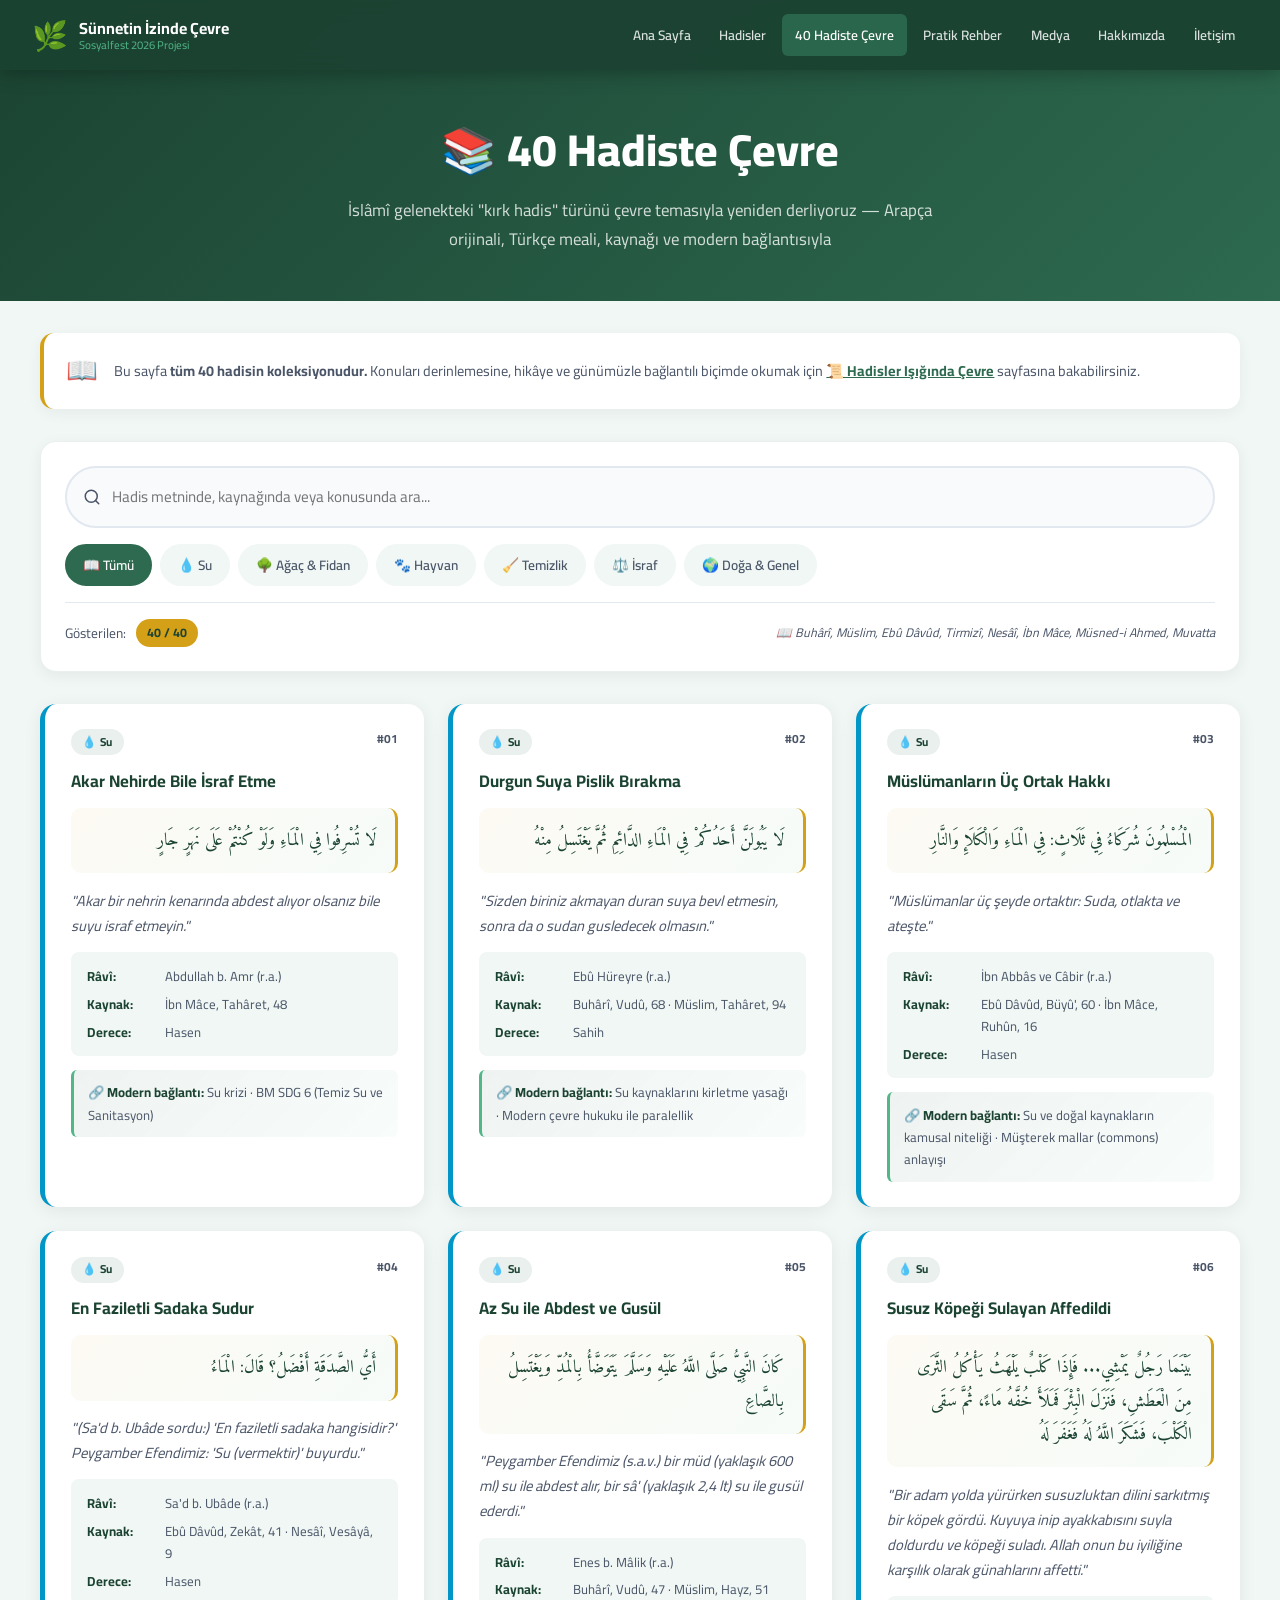
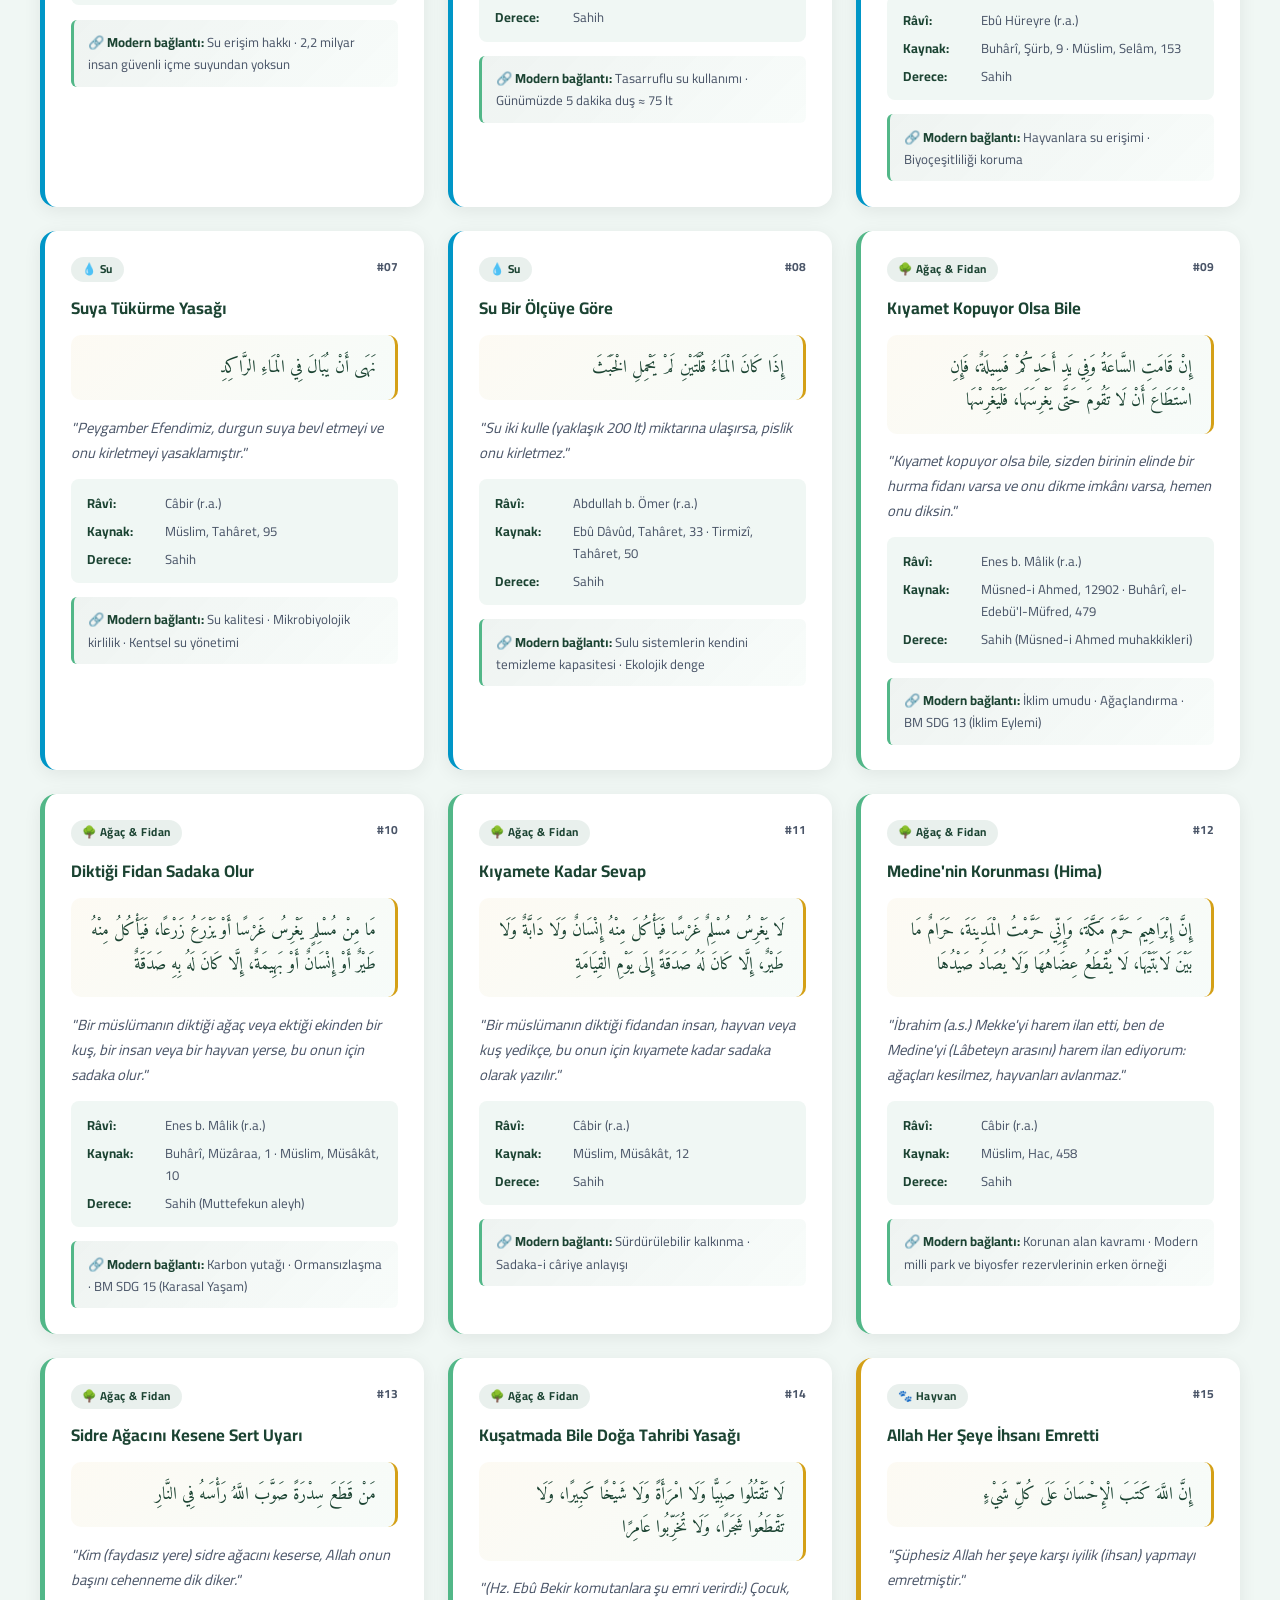
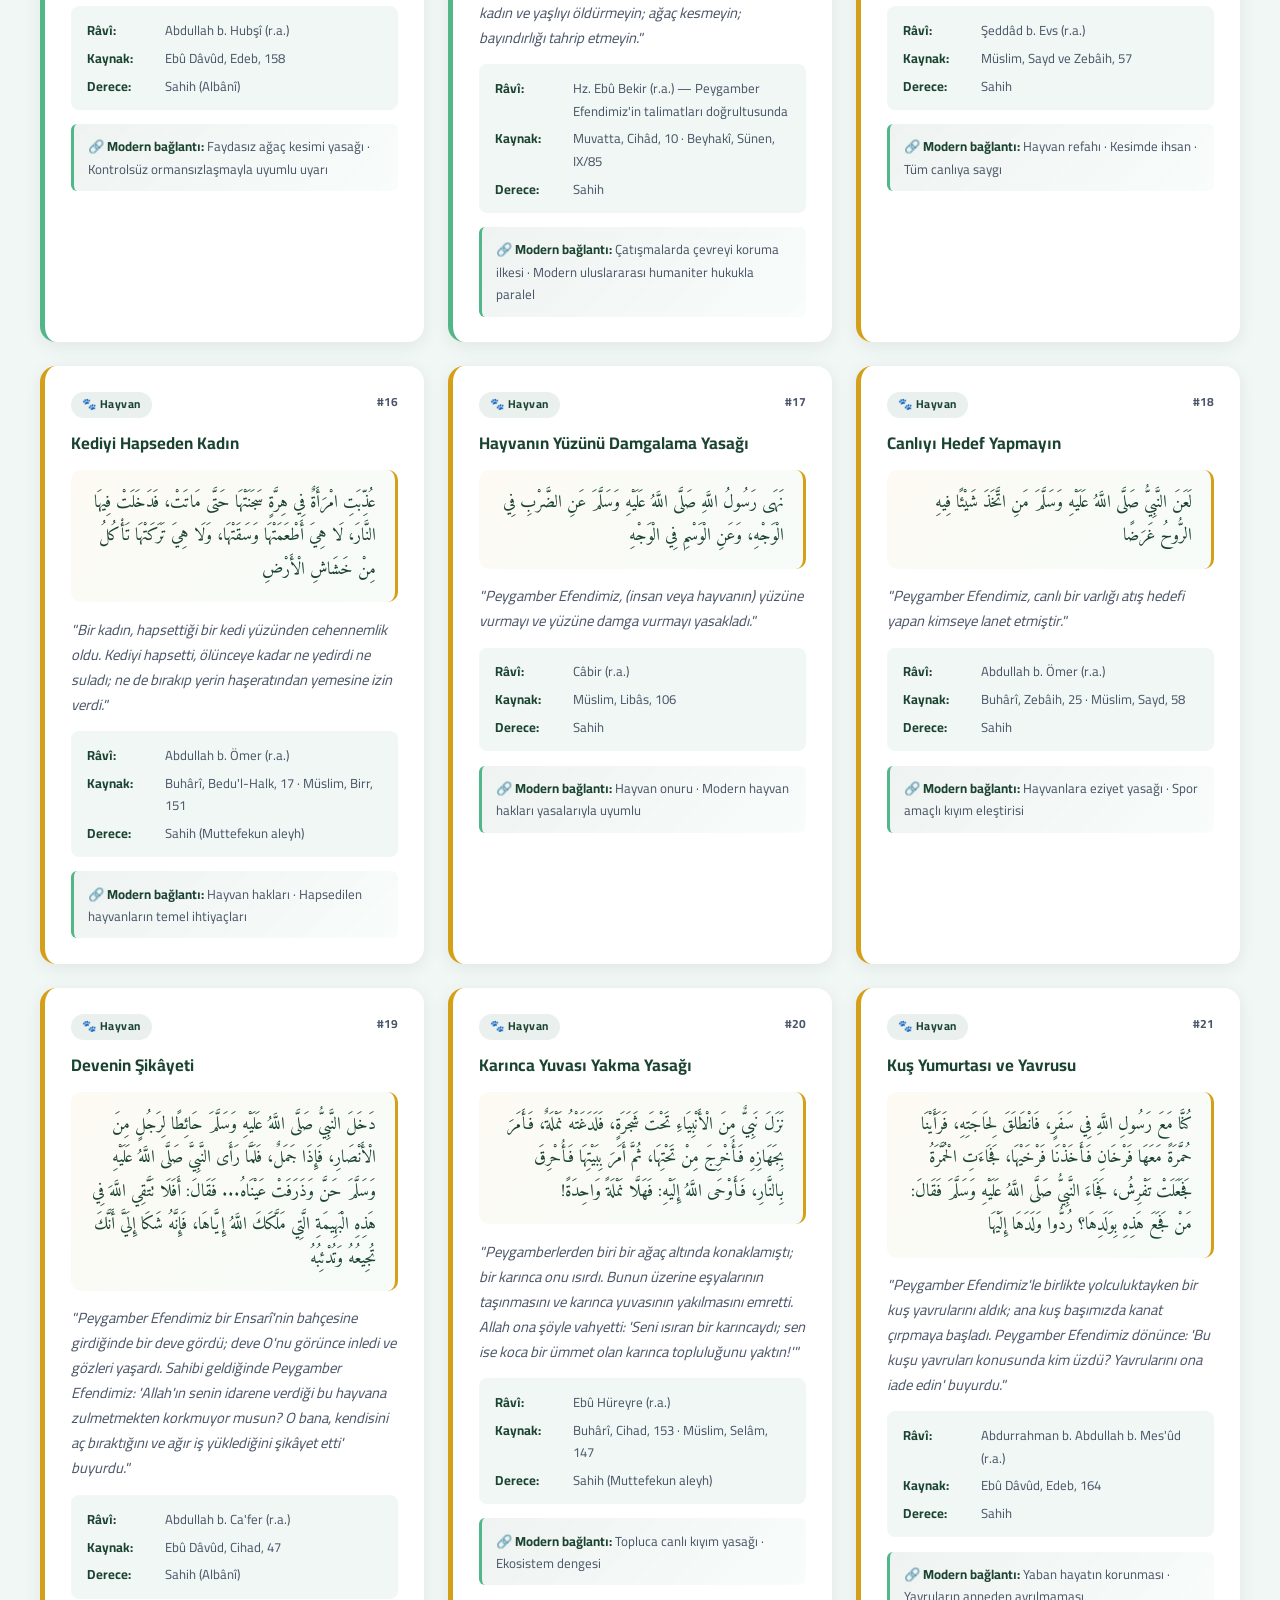
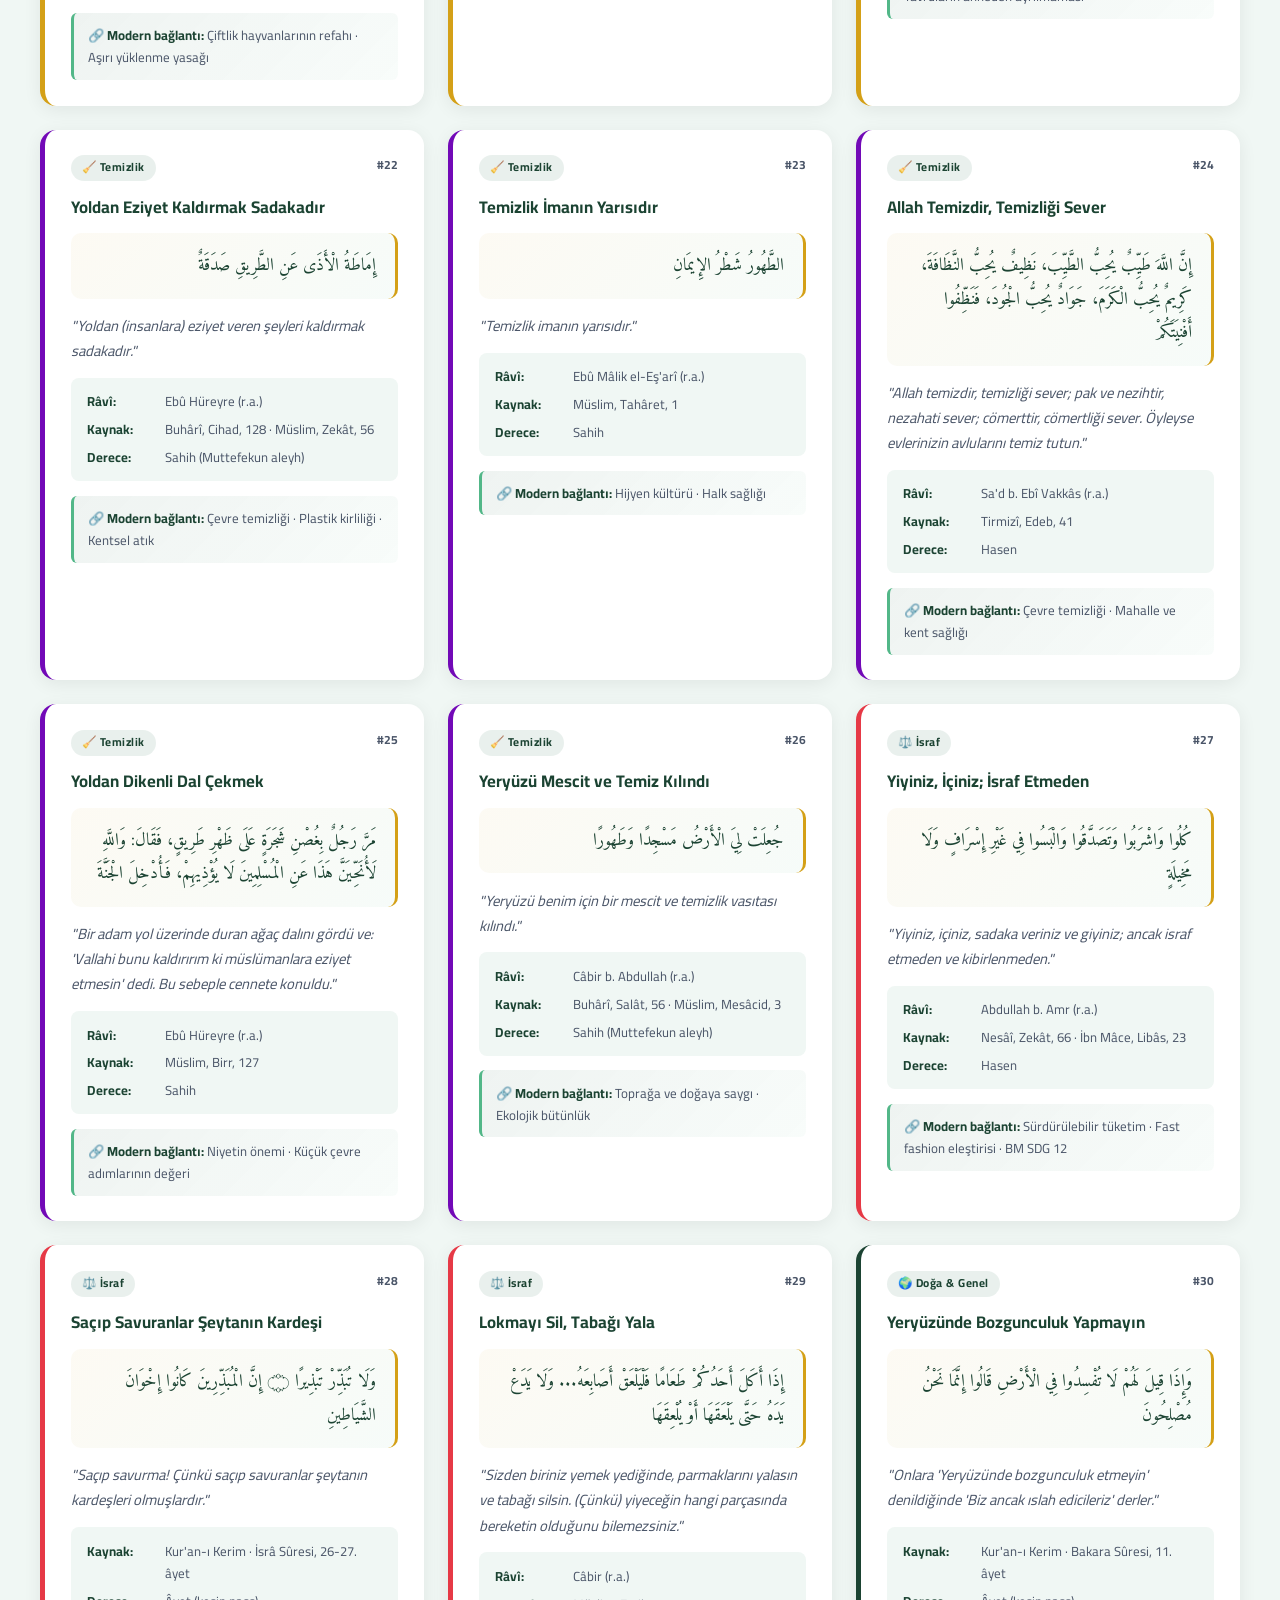
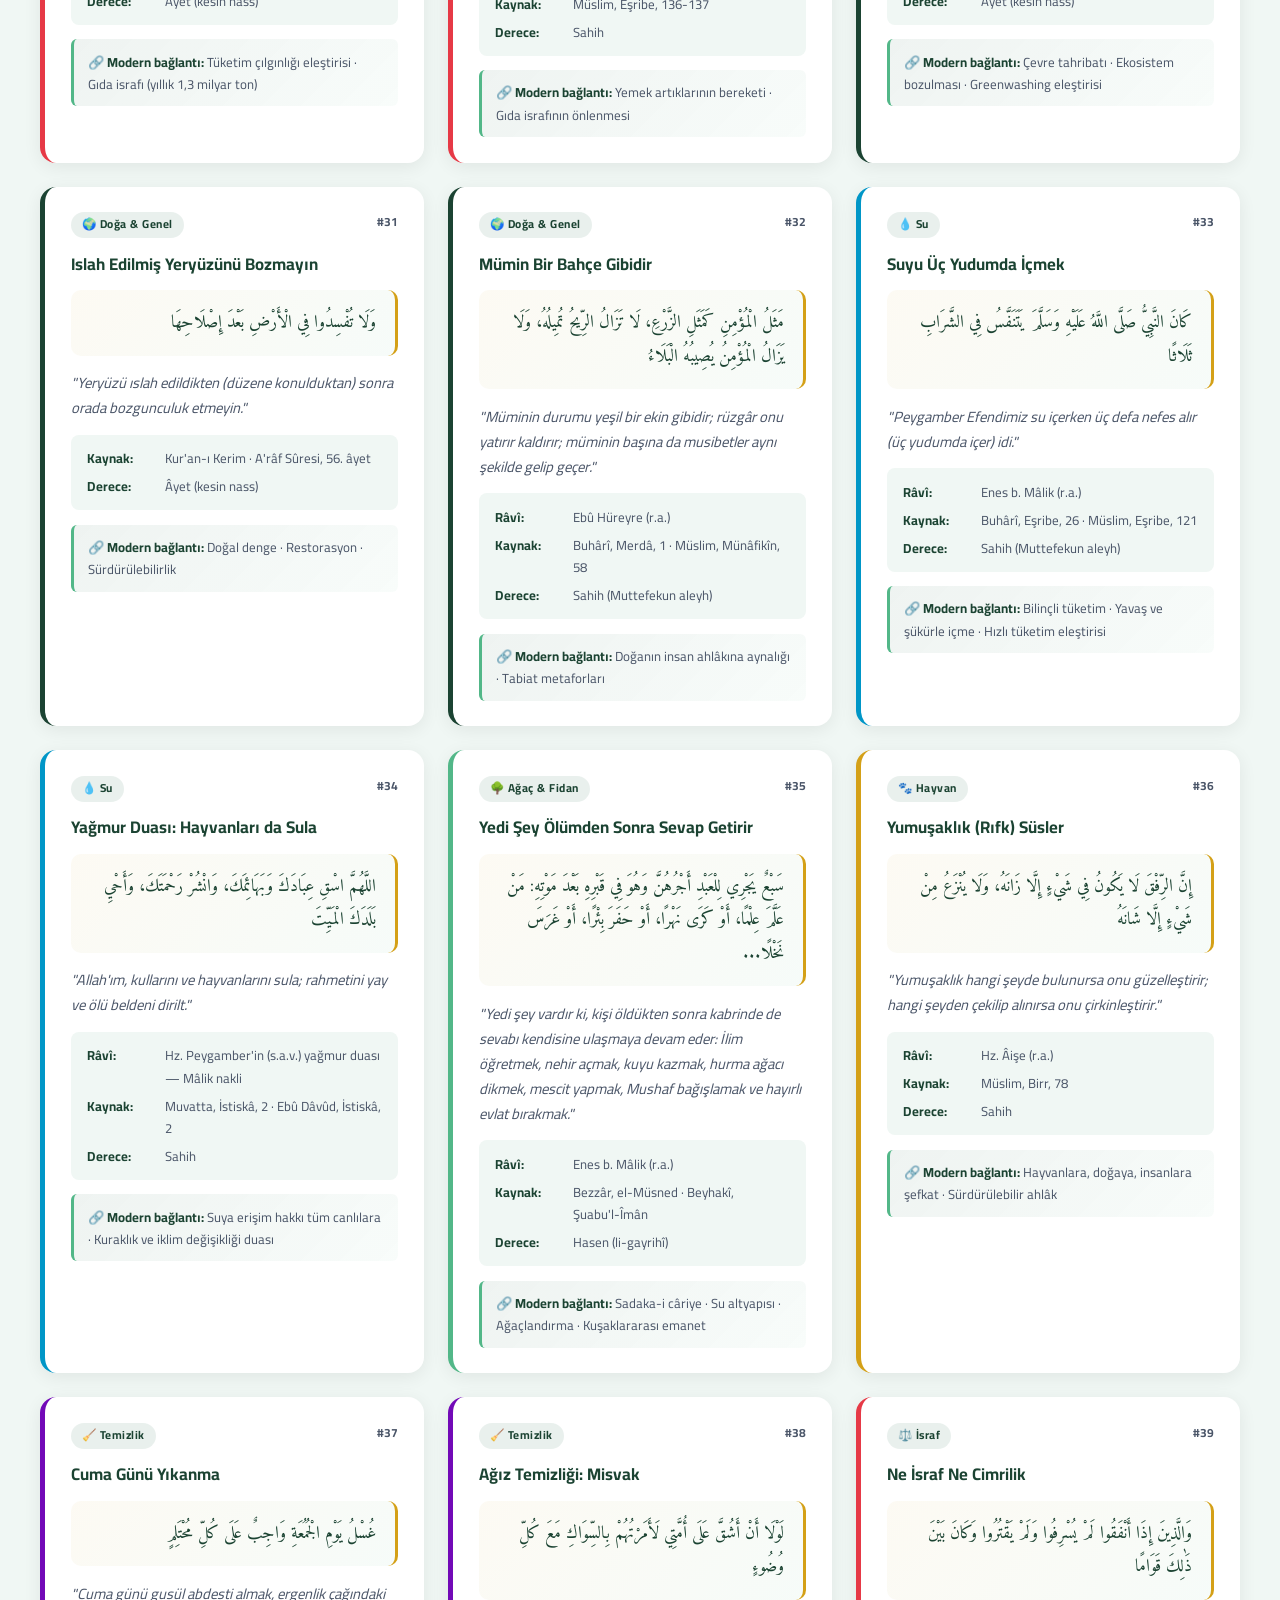
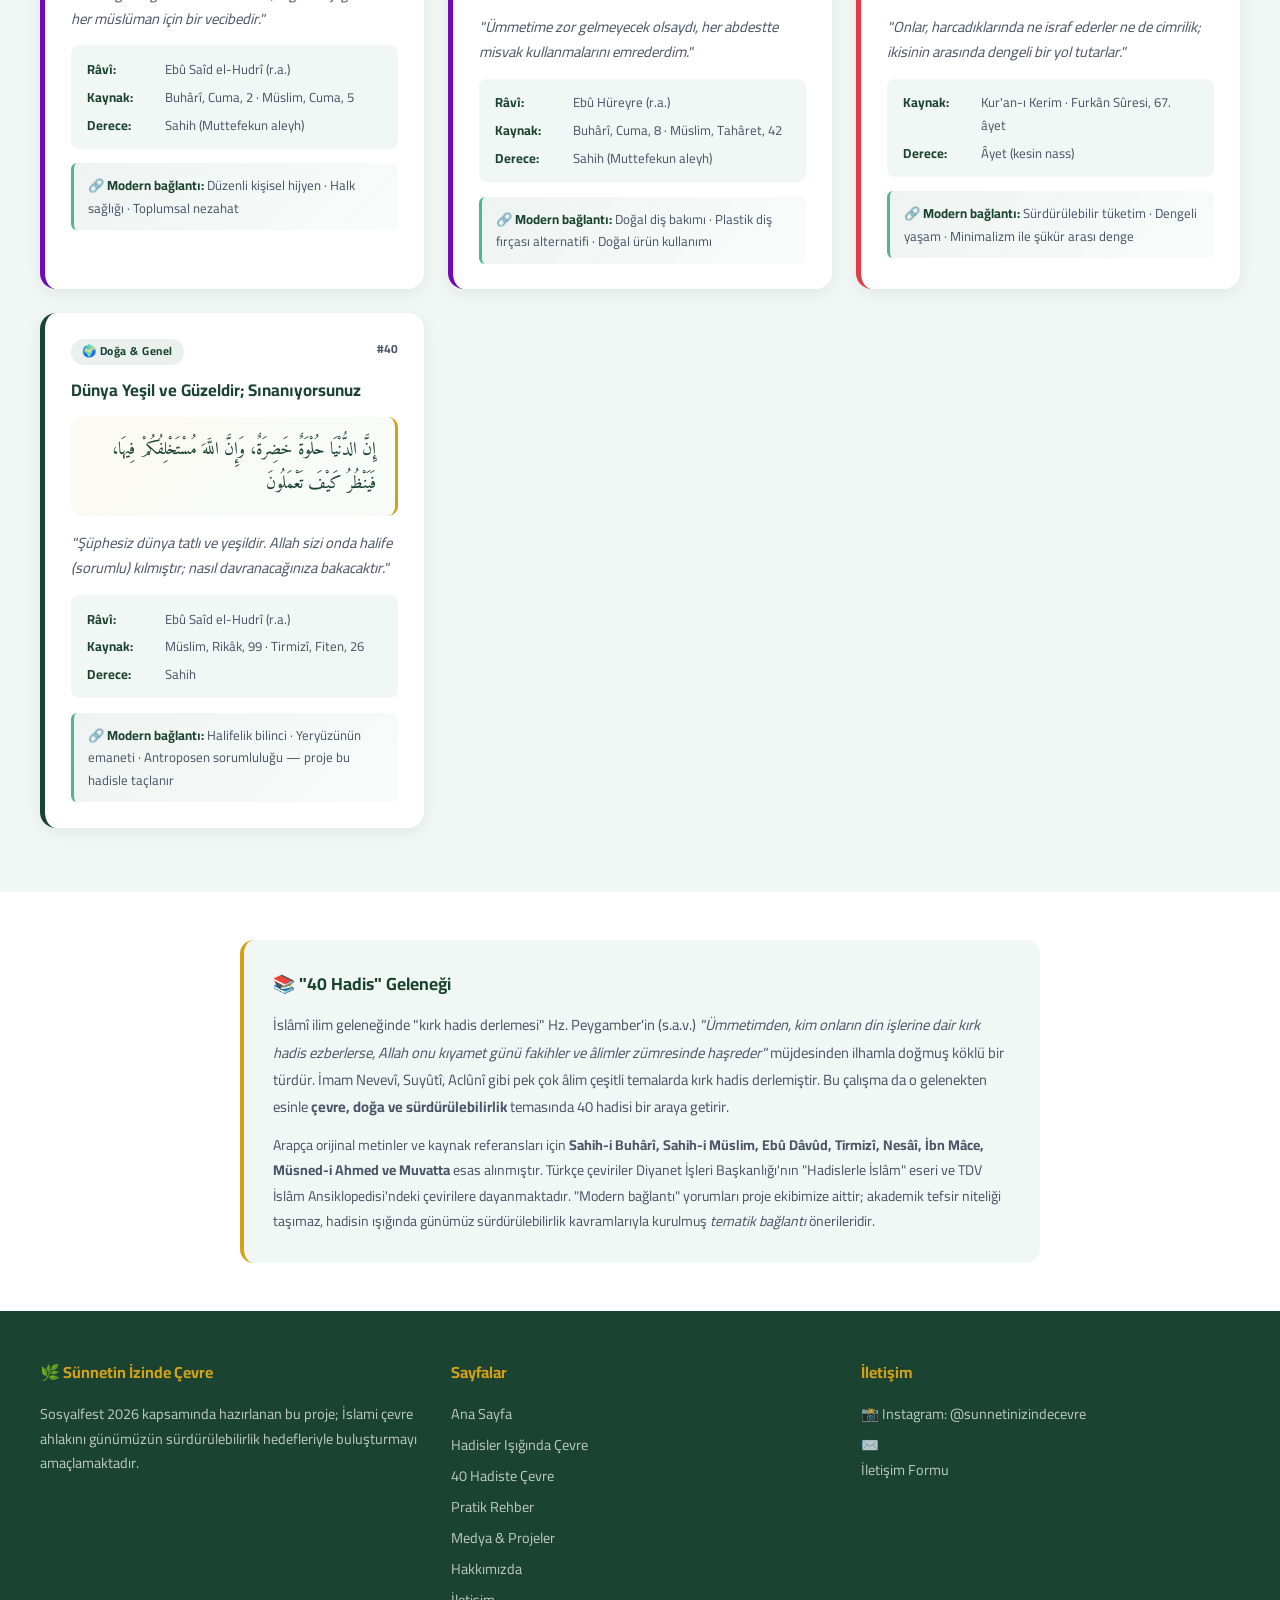
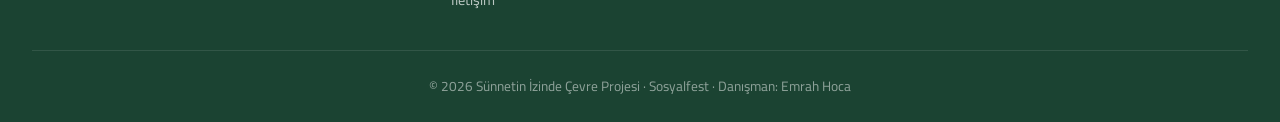
==== commit c7aeee18: "İki hadis sayfasının akışını güçlendir (kardeş sayfa modeli) hadisler.html (anlatım sayfası): - Giri" ====
--- a/hadis-arsivi.html
+++ b/hadis-arsivi.html
@@ -260,6 +260,15 @@
 <section class="arka-acik" style="padding: 2rem 1rem 4rem;">
   <div class="konteyner">
 
+    <!-- KARDEŞ SAYFA TANITIMI -->
+    <div style="background:var(--beyaz); border-radius:14px; padding:1rem 1.4rem; border-left:4px solid var(--altin); display:flex; gap:1rem; align-items:center; flex-wrap:wrap; margin-bottom:2rem; box-shadow:0 4px 15px rgba(0,0,0,0.05);">
+      <span style="font-size:1.6rem;">📖</span>
+      <p style="color:var(--gri-metin); font-size:0.9rem; margin:0; flex:1; min-width:240px;">
+        Bu sayfa <strong>tüm 40 hadisin koleksiyonudur.</strong> Konuları derinlemesine, hikâye ve günümüzle bağlantılı biçimde okumak için
+        <a href="hadisler.html" style="color:var(--yesil); font-weight:700; text-decoration:underline;">📜 Hadisler Işığında Çevre</a> sayfasına bakabilirsiniz.
+      </p>
+    </div>
+
     <!-- ARAÇ ÇUBUĞU: Arama + Filtreler -->
     <div class="arsiv-arac-cubugu">
       <input type="search" id="aramaKutusu" class="arama-kutusu" placeholder="Hadis metninde, kaynağında veya konusunda ara..." aria-label="Hadis arama">
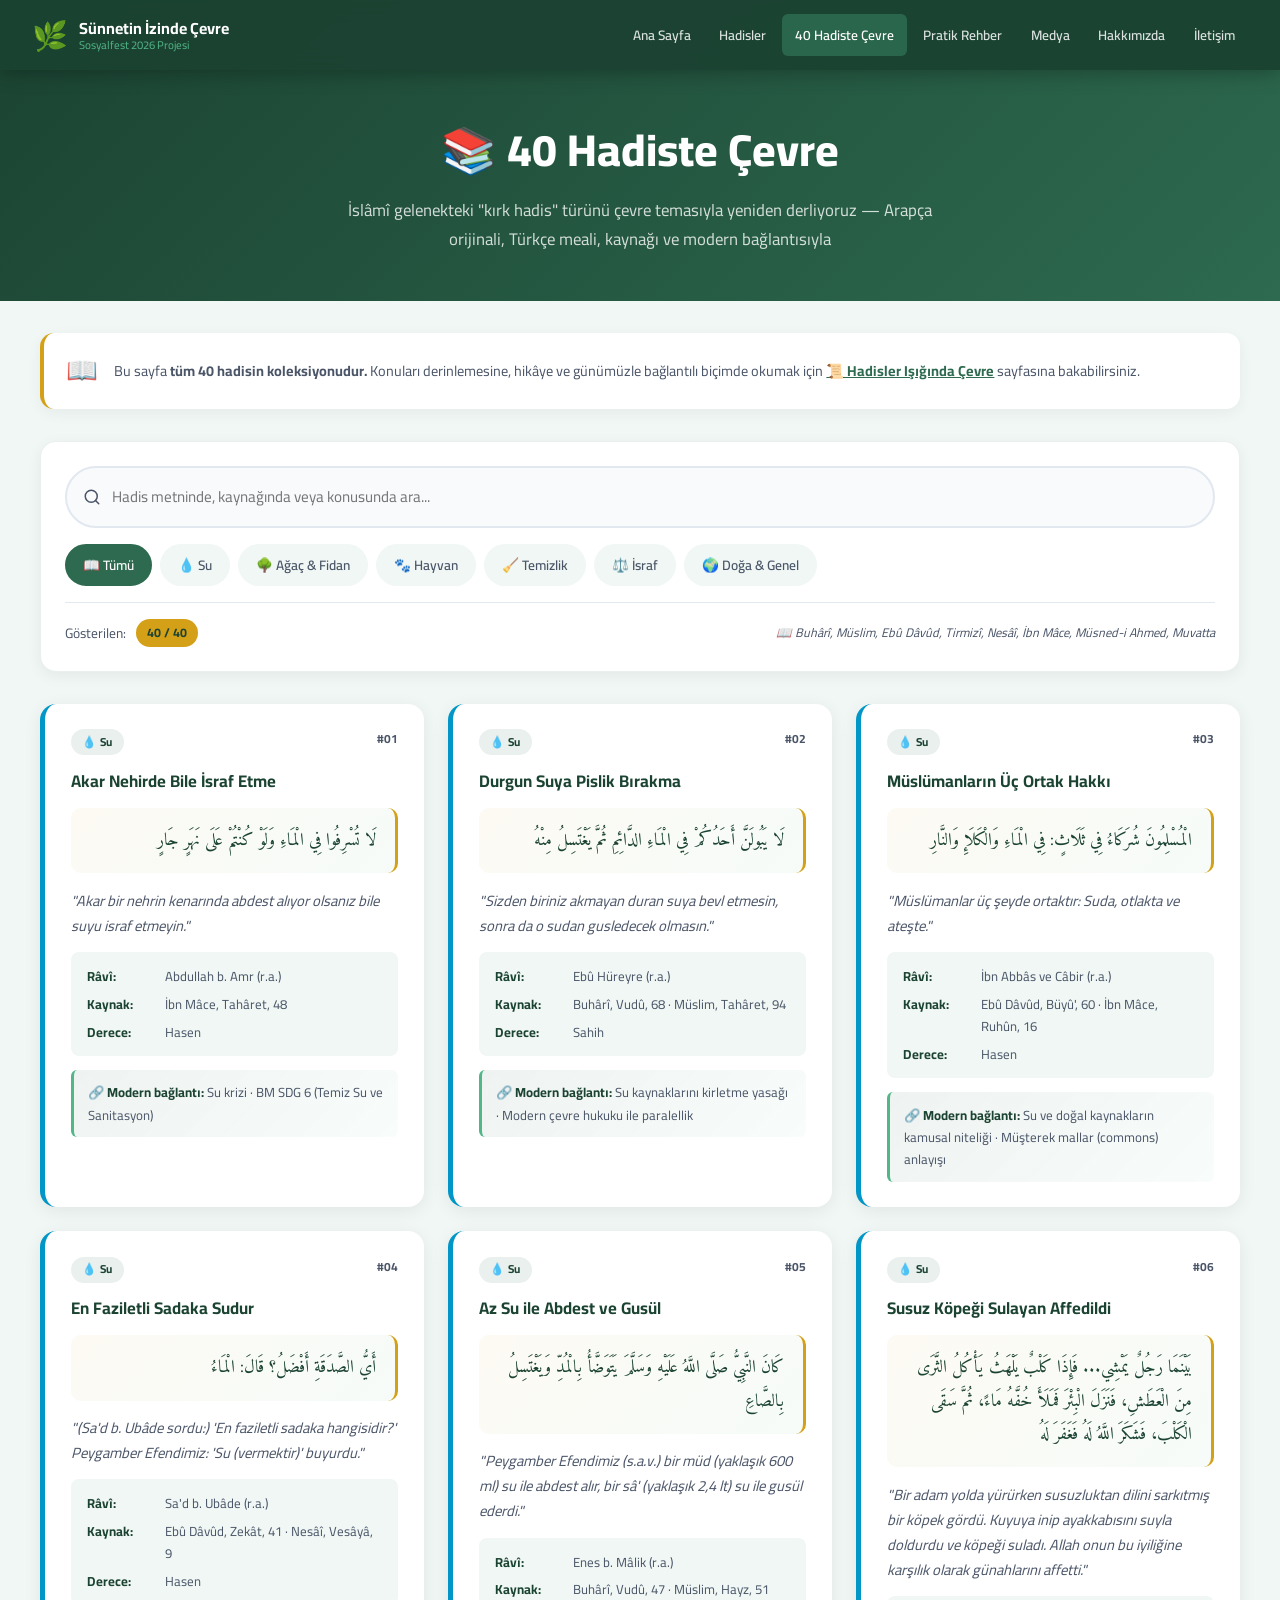
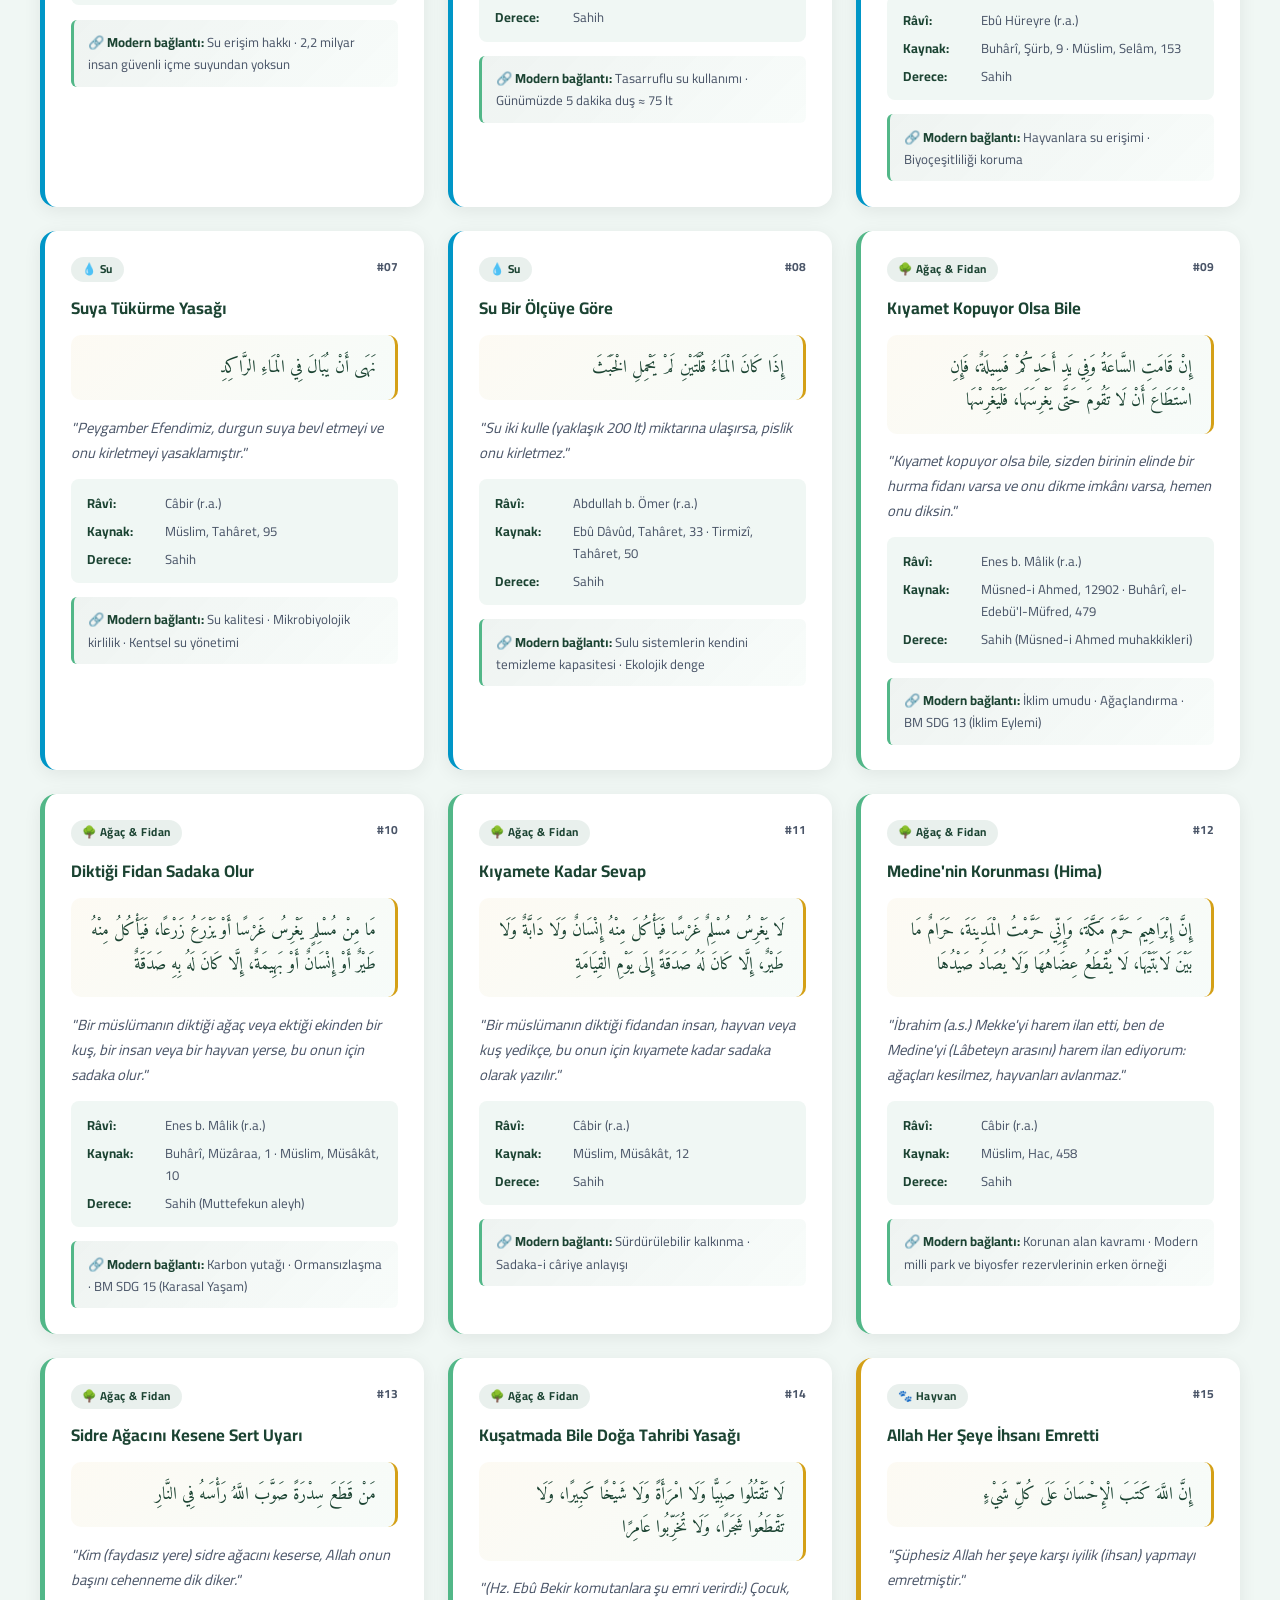
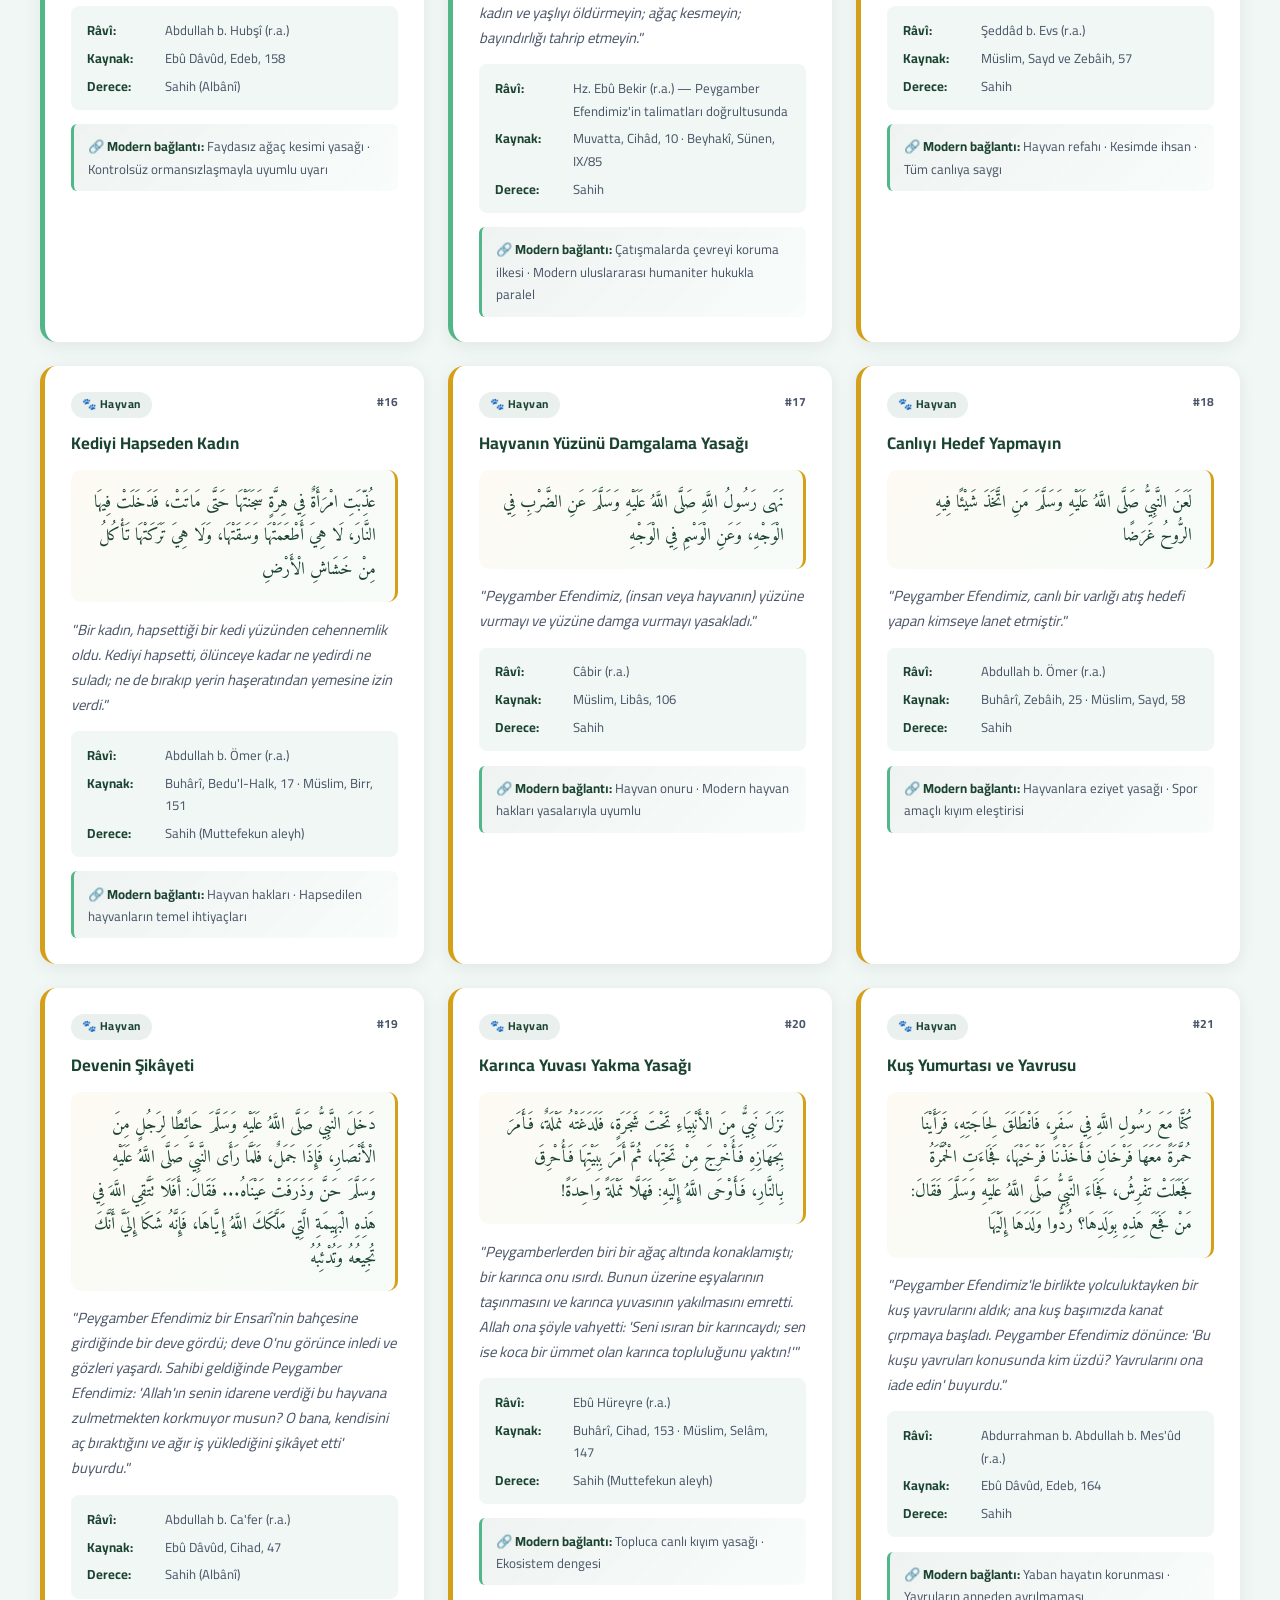
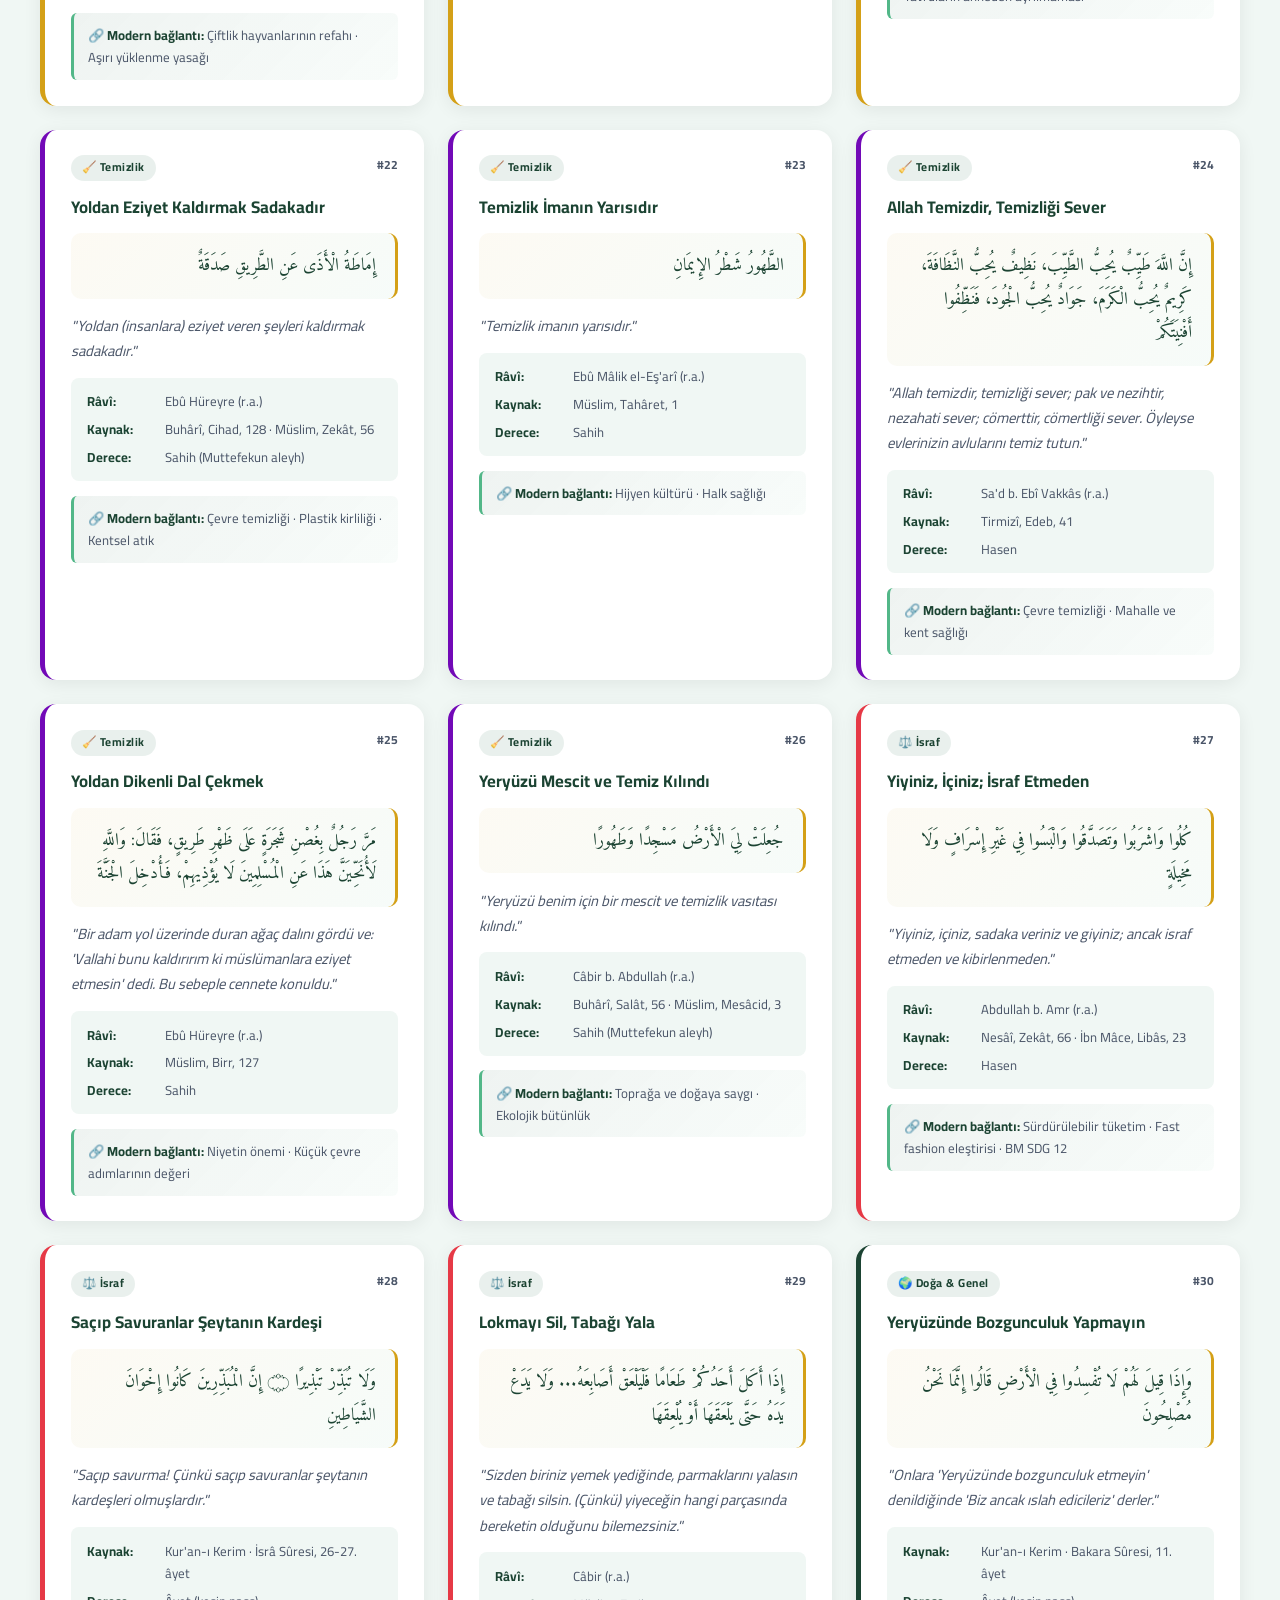
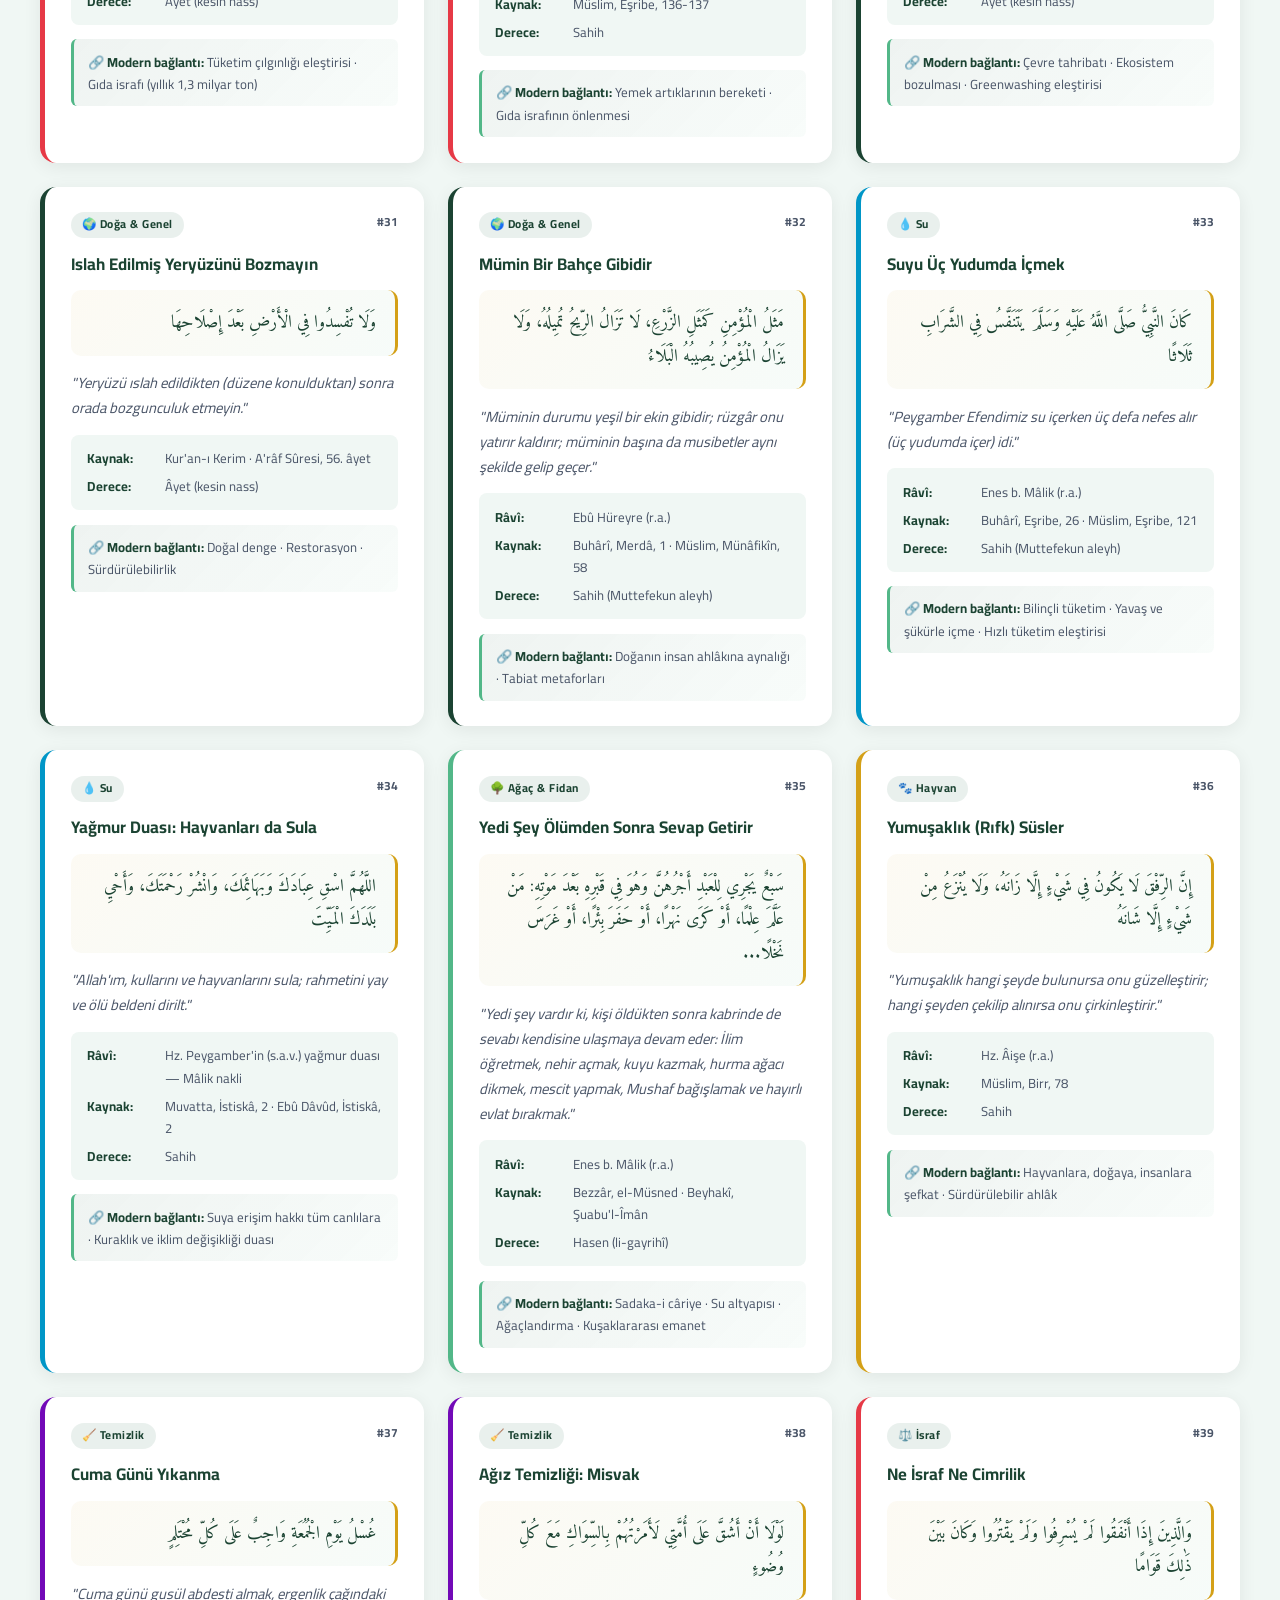
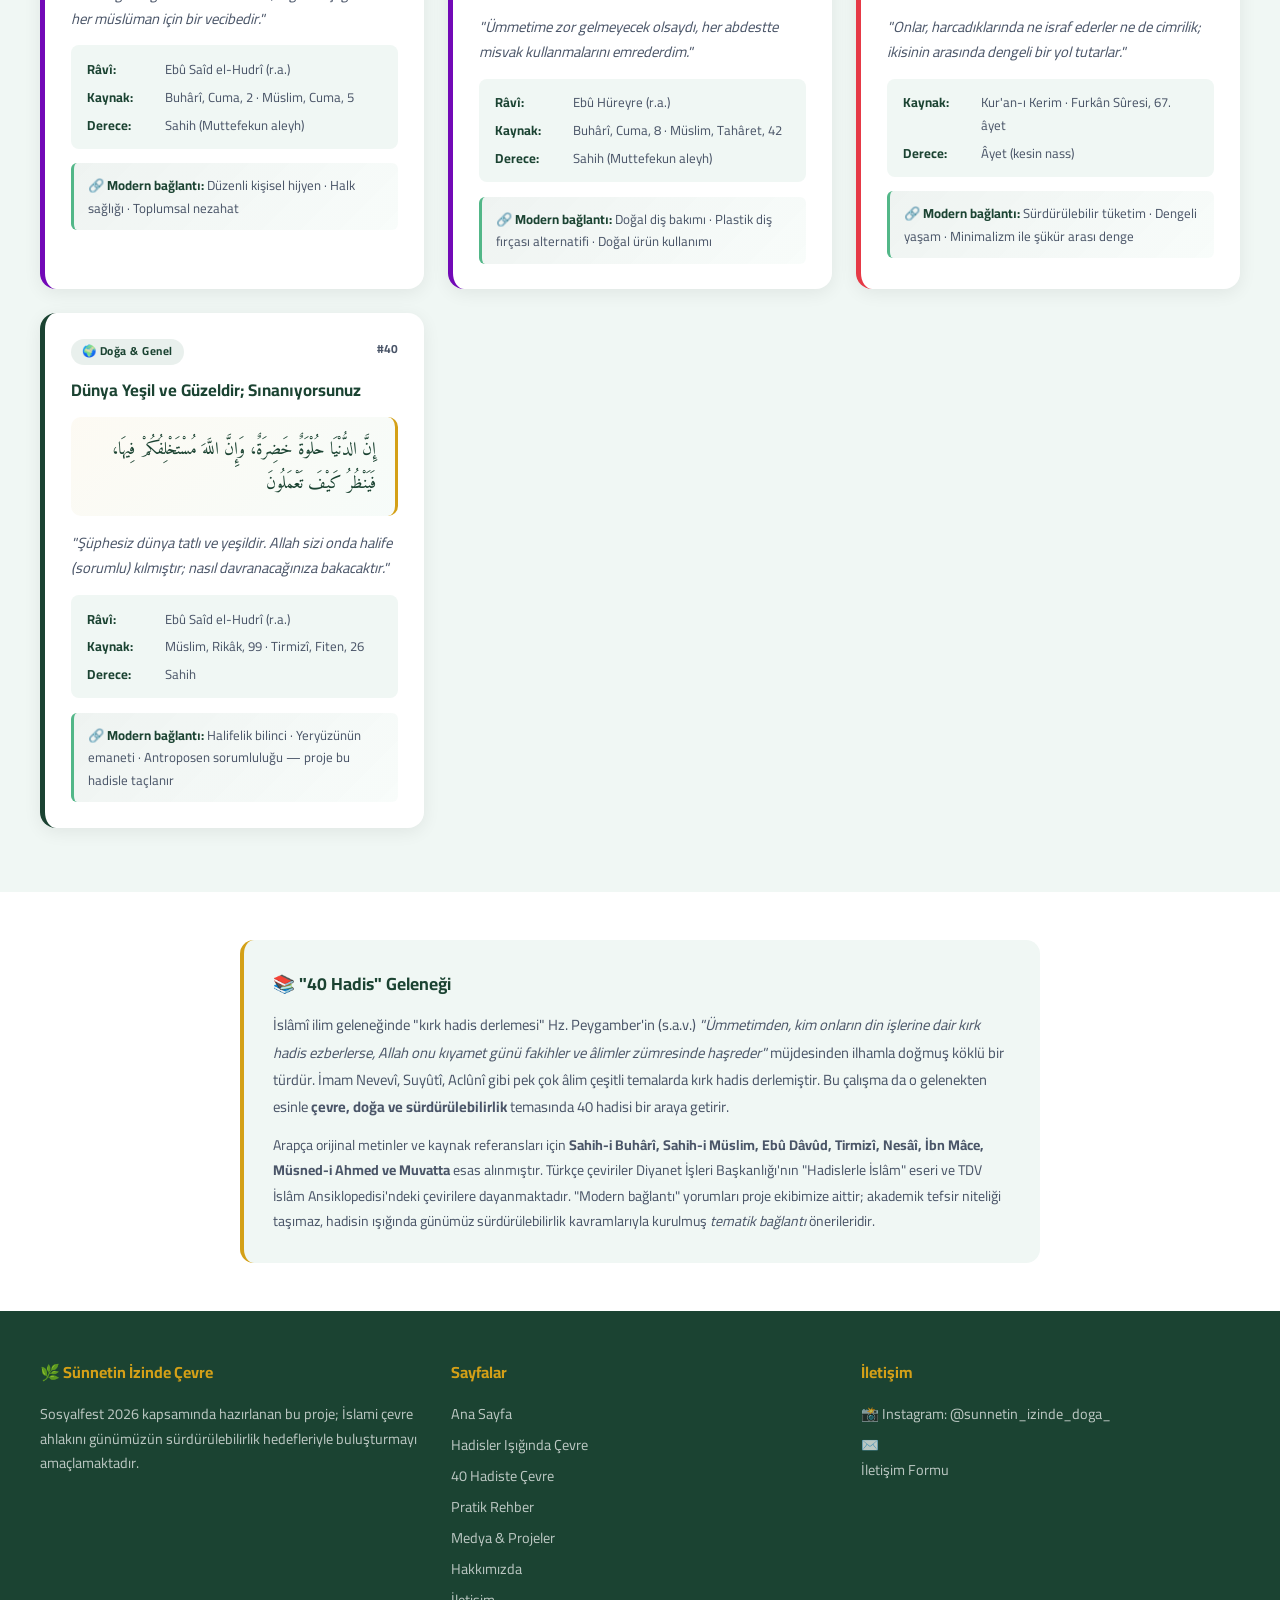
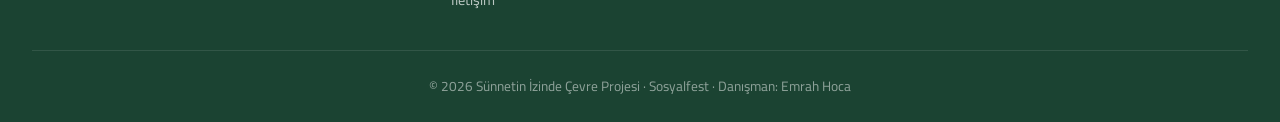
==== commit acdac384: "3 önemli güncelleme: sosyal medya, ekip, görev formu 1) Sosyal medya kullanıcı adları düzeltildi:   " ====
--- a/hadis-arsivi.html
+++ b/hadis-arsivi.html
@@ -325,7 +325,7 @@
     </div>
     <div class="footer-bolum">
       <h4>İletişim</h4>
-      <p>📸 Instagram: @sunnetinizindecevre</p>
+      <p>📸 Instagram: @sunnetin_izinde_doga_</p>
       <p>✉️ <a href="iletisim.html">İletişim Formu</a></p>
     </div>
   </div>
--- a/style.css
+++ b/style.css
@@ -981,6 +981,185 @@
   pointer-events: none;
 }
 
+/* ===== GÖREV ONAY FORMU ===== */
+.gorev-form {
+  display: none;
+  margin-top: 1.2rem;
+  background: var(--beyaz);
+  border-radius: 14px;
+  padding: 1.4rem;
+  text-align: left;
+  border: 2px solid var(--acik-yesil);
+  animation: gorevFormAc 0.35s ease;
+}
+
+.gorev-form.acik {
+  display: block;
+}
+
+@keyframes gorevFormAc {
+  from { opacity: 0; transform: translateY(-10px); }
+  to { opacity: 1; transform: translateY(0); }
+}
+
+.gorev-form label {
+  display: block;
+  color: var(--koyu-yesil);
+  font-weight: 700;
+  font-size: 0.9rem;
+  margin-bottom: 0.5rem;
+}
+
+.gorev-form textarea {
+  width: 100%;
+  min-height: 80px;
+  padding: 0.7rem 0.9rem;
+  border: 2px solid #e2e8f0;
+  border-radius: 10px;
+  font-family: 'Cairo', sans-serif;
+  font-size: 0.92rem;
+  resize: vertical;
+  margin-bottom: 1rem;
+  transition: border-color 0.2s;
+  color: var(--koyu-metin);
+  background: #f8fafc;
+}
+
+.gorev-form textarea:focus {
+  outline: none;
+  border-color: var(--yesil);
+  background: white;
+}
+
+.gorev-form .foto-yukle {
+  display: flex;
+  align-items: center;
+  gap: 0.6rem;
+  background: var(--arka-acik);
+  padding: 0.7rem 0.9rem;
+  border-radius: 10px;
+  margin-bottom: 1rem;
+  font-size: 0.85rem;
+  color: var(--gri-metin);
+  cursor: pointer;
+  border: 2px dashed transparent;
+  transition: border-color 0.2s;
+}
+
+.gorev-form .foto-yukle:hover {
+  border-color: var(--acik-yesil);
+}
+
+.gorev-form .foto-yukle input[type="file"] {
+  display: none;
+}
+
+.gorev-form .foto-onizleme {
+  margin-bottom: 1rem;
+  border-radius: 10px;
+  max-height: 220px;
+  display: block;
+  margin-left: auto;
+  margin-right: auto;
+  box-shadow: 0 4px 14px rgba(0,0,0,0.1);
+}
+
+.gorev-form-butonlar {
+  display: flex;
+  gap: 0.6rem;
+  flex-wrap: wrap;
+}
+
+.gorev-form-onayla,
+.gorev-form-iptal {
+  border: none;
+  padding: 0.7rem 1.3rem;
+  border-radius: 50px;
+  font-family: 'Cairo', sans-serif;
+  font-weight: 700;
+  font-size: 0.88rem;
+  cursor: pointer;
+  transition: all 0.25s;
+  flex: 1;
+  min-width: 120px;
+}
+
+.gorev-form-onayla {
+  background: var(--yesil);
+  color: white;
+}
+
+.gorev-form-onayla:hover:not(:disabled) {
+  background: var(--koyu-yesil);
+  transform: translateY(-1px);
+}
+
+.gorev-form-onayla:disabled {
+  background: #cbd5e0;
+  cursor: not-allowed;
+}
+
+.gorev-form-iptal {
+  background: #f1f5f9;
+  color: var(--gri-metin);
+}
+
+.gorev-form-iptal:hover {
+  background: #e2e8f0;
+}
+
+/* Tamamlanan görev içinde gösterilen not */
+.tamamlanan-not {
+  margin-top: 1rem;
+  background: rgba(45,106,79,0.06);
+  border-left: 3px solid var(--acik-yesil);
+  border-radius: 8px;
+  padding: 0.9rem 1.1rem;
+  text-align: left;
+  font-size: 0.88rem;
+  color: var(--gri-metin);
+}
+
+.tamamlanan-not .not-baslik {
+  color: var(--koyu-yesil);
+  font-weight: 700;
+  margin-bottom: 0.3rem;
+  font-size: 0.82rem;
+}
+
+.tamamlanan-not .not-tarih {
+  color: var(--altin);
+  font-size: 0.75rem;
+  font-weight: 700;
+  margin-top: 0.4rem;
+}
+
+.tamamlanan-not img {
+  max-width: 100%;
+  border-radius: 8px;
+  margin-top: 0.6rem;
+  display: block;
+}
+
+.paylas-cagrisi {
+  margin-top: 0.8rem;
+  background: linear-gradient(135deg, #e1306c, #f77737);
+  color: white;
+  padding: 0.65rem 1rem;
+  border-radius: 50px;
+  font-size: 0.83rem;
+  font-weight: 700;
+  text-decoration: none;
+  display: inline-flex;
+  align-items: center;
+  gap: 0.4rem;
+  transition: transform 0.25s;
+}
+
+.paylas-cagrisi:hover {
+  transform: translateY(-2px);
+}
+
 /* ===== TEBRİK MODAL ===== */
 .tebrik-overlay {
   position: fixed;
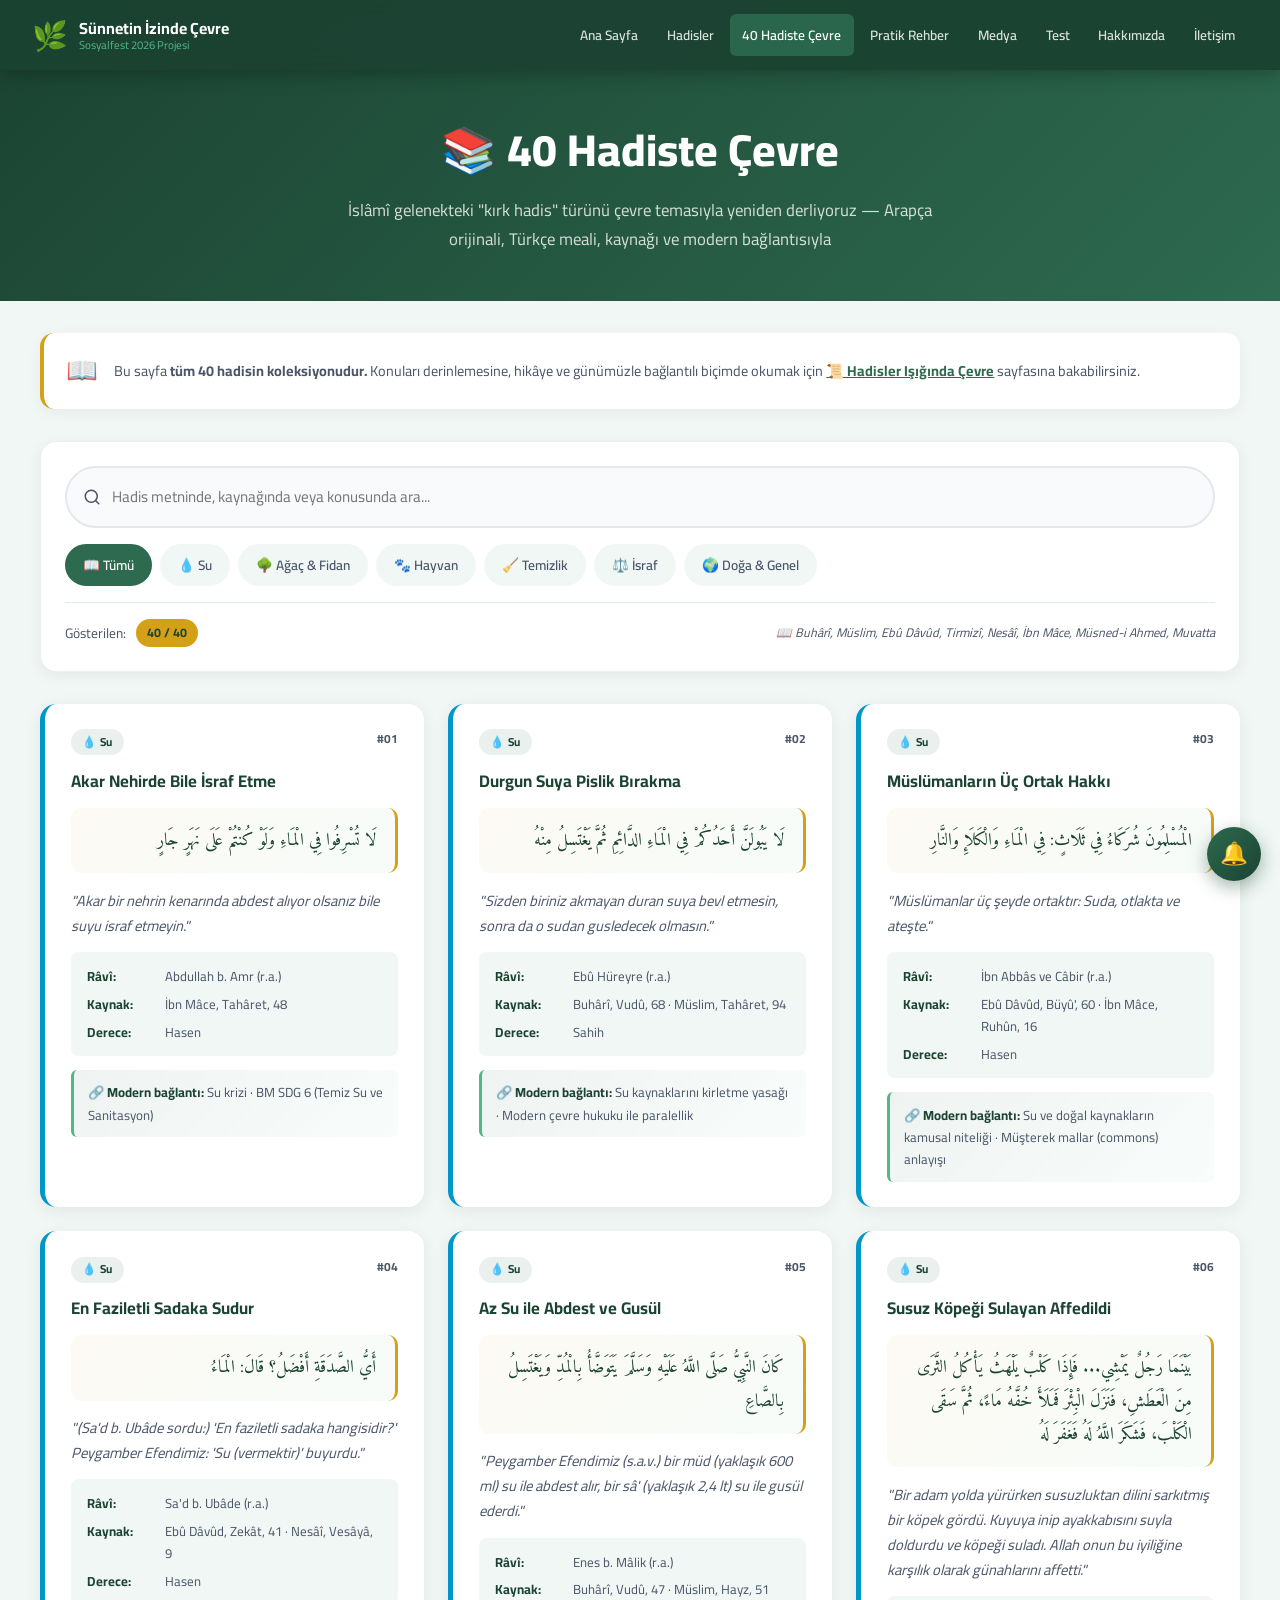
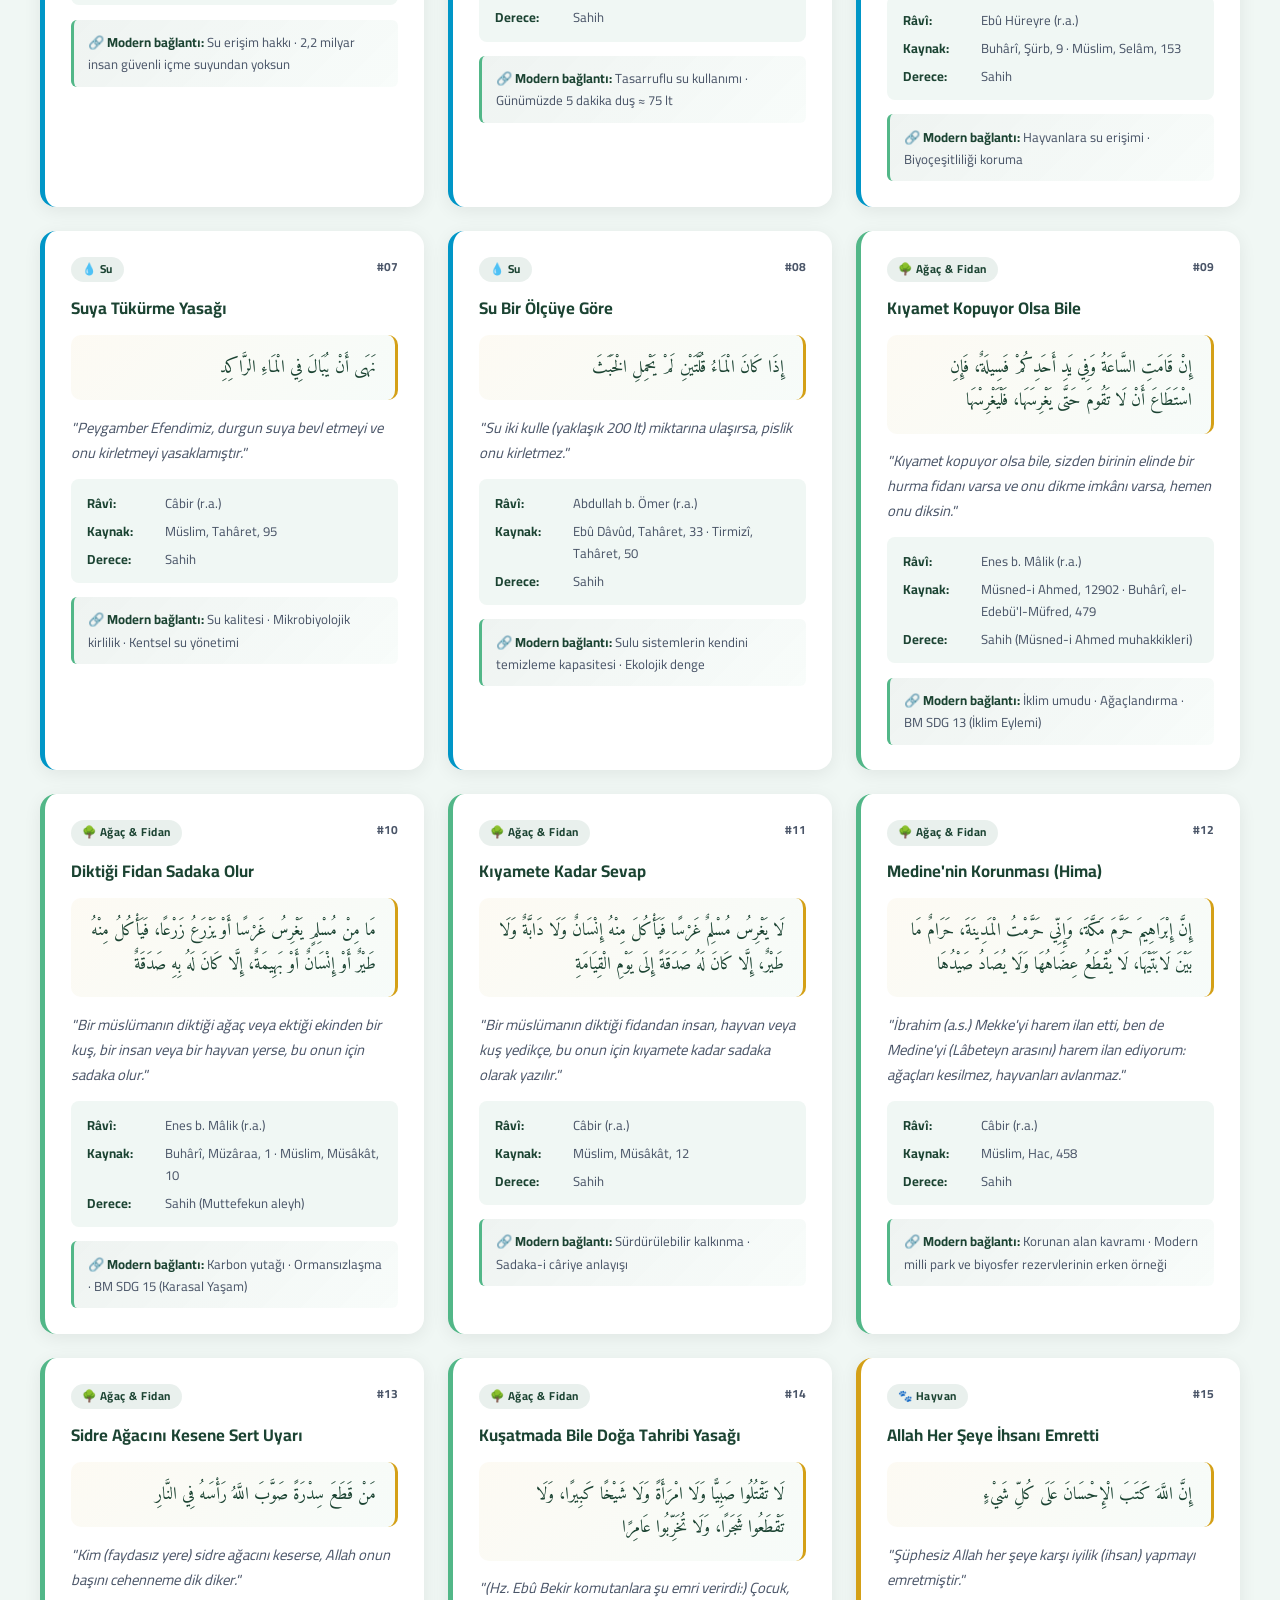
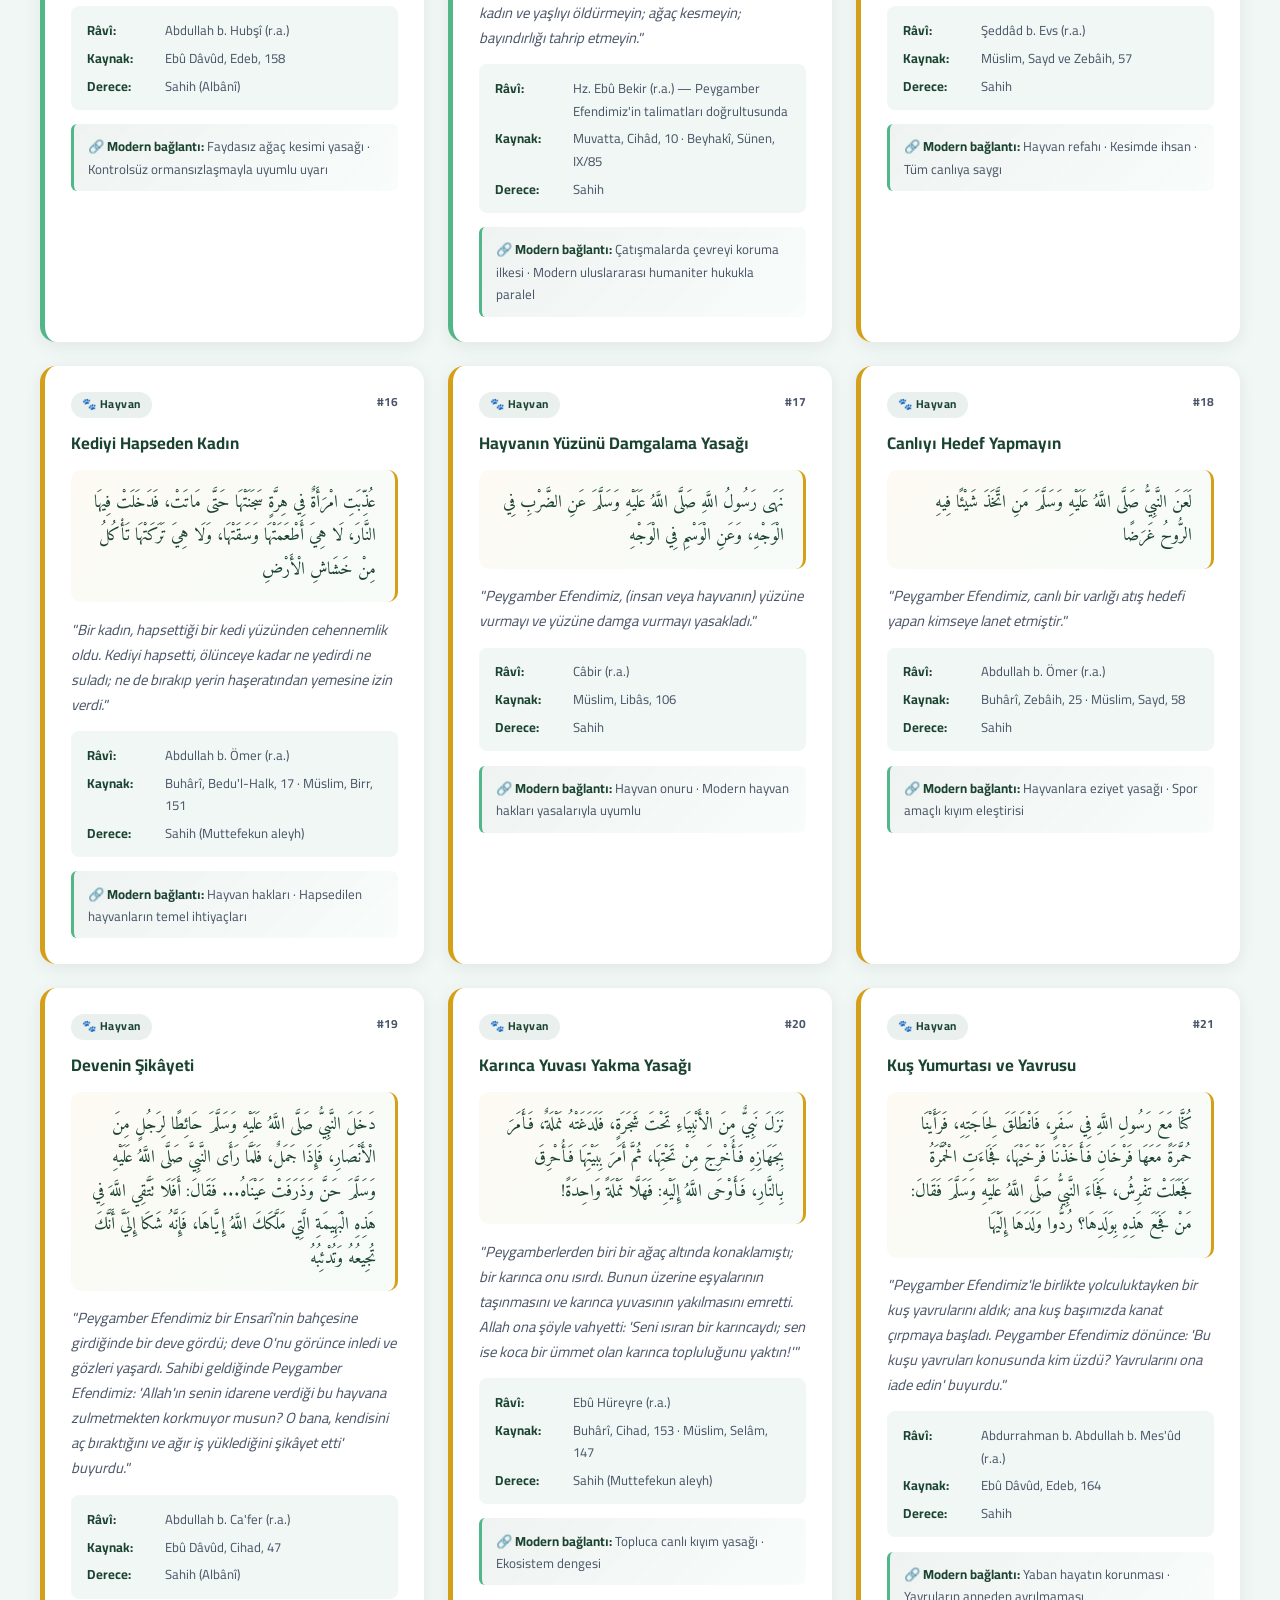
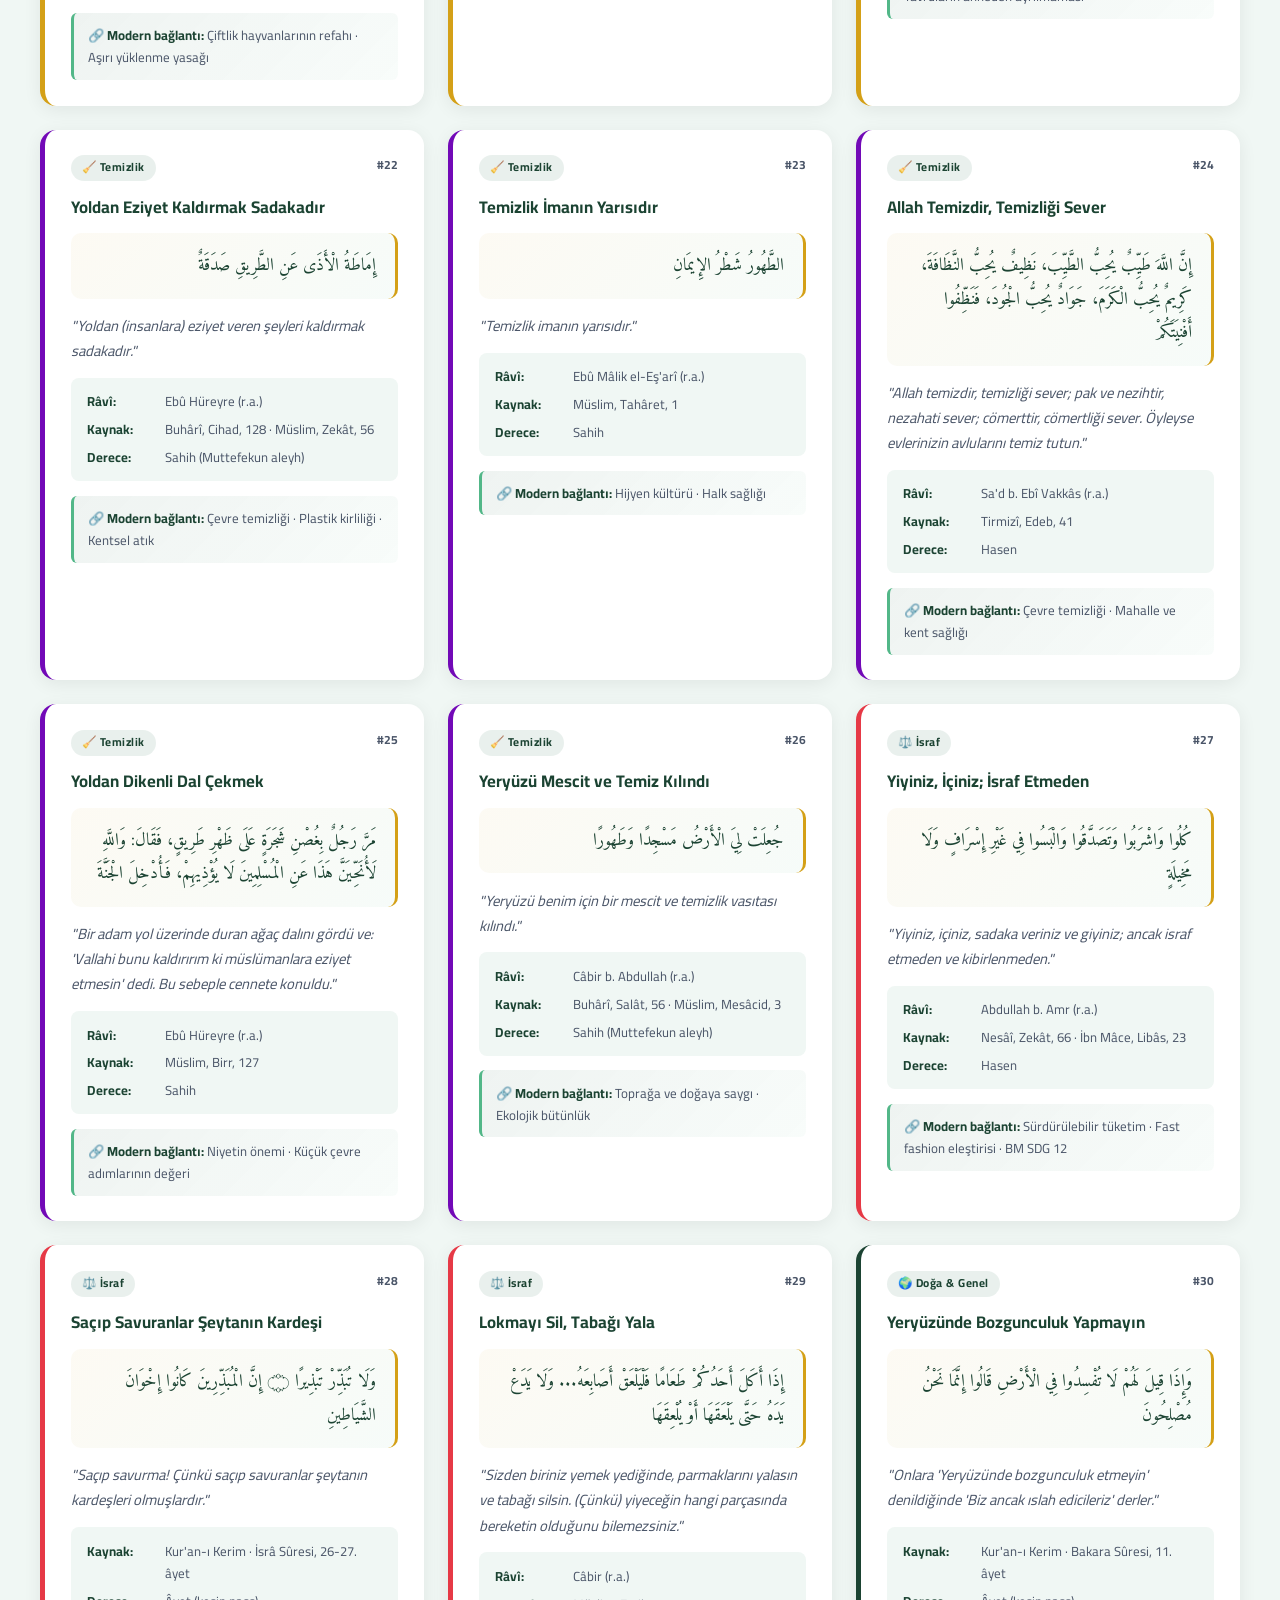
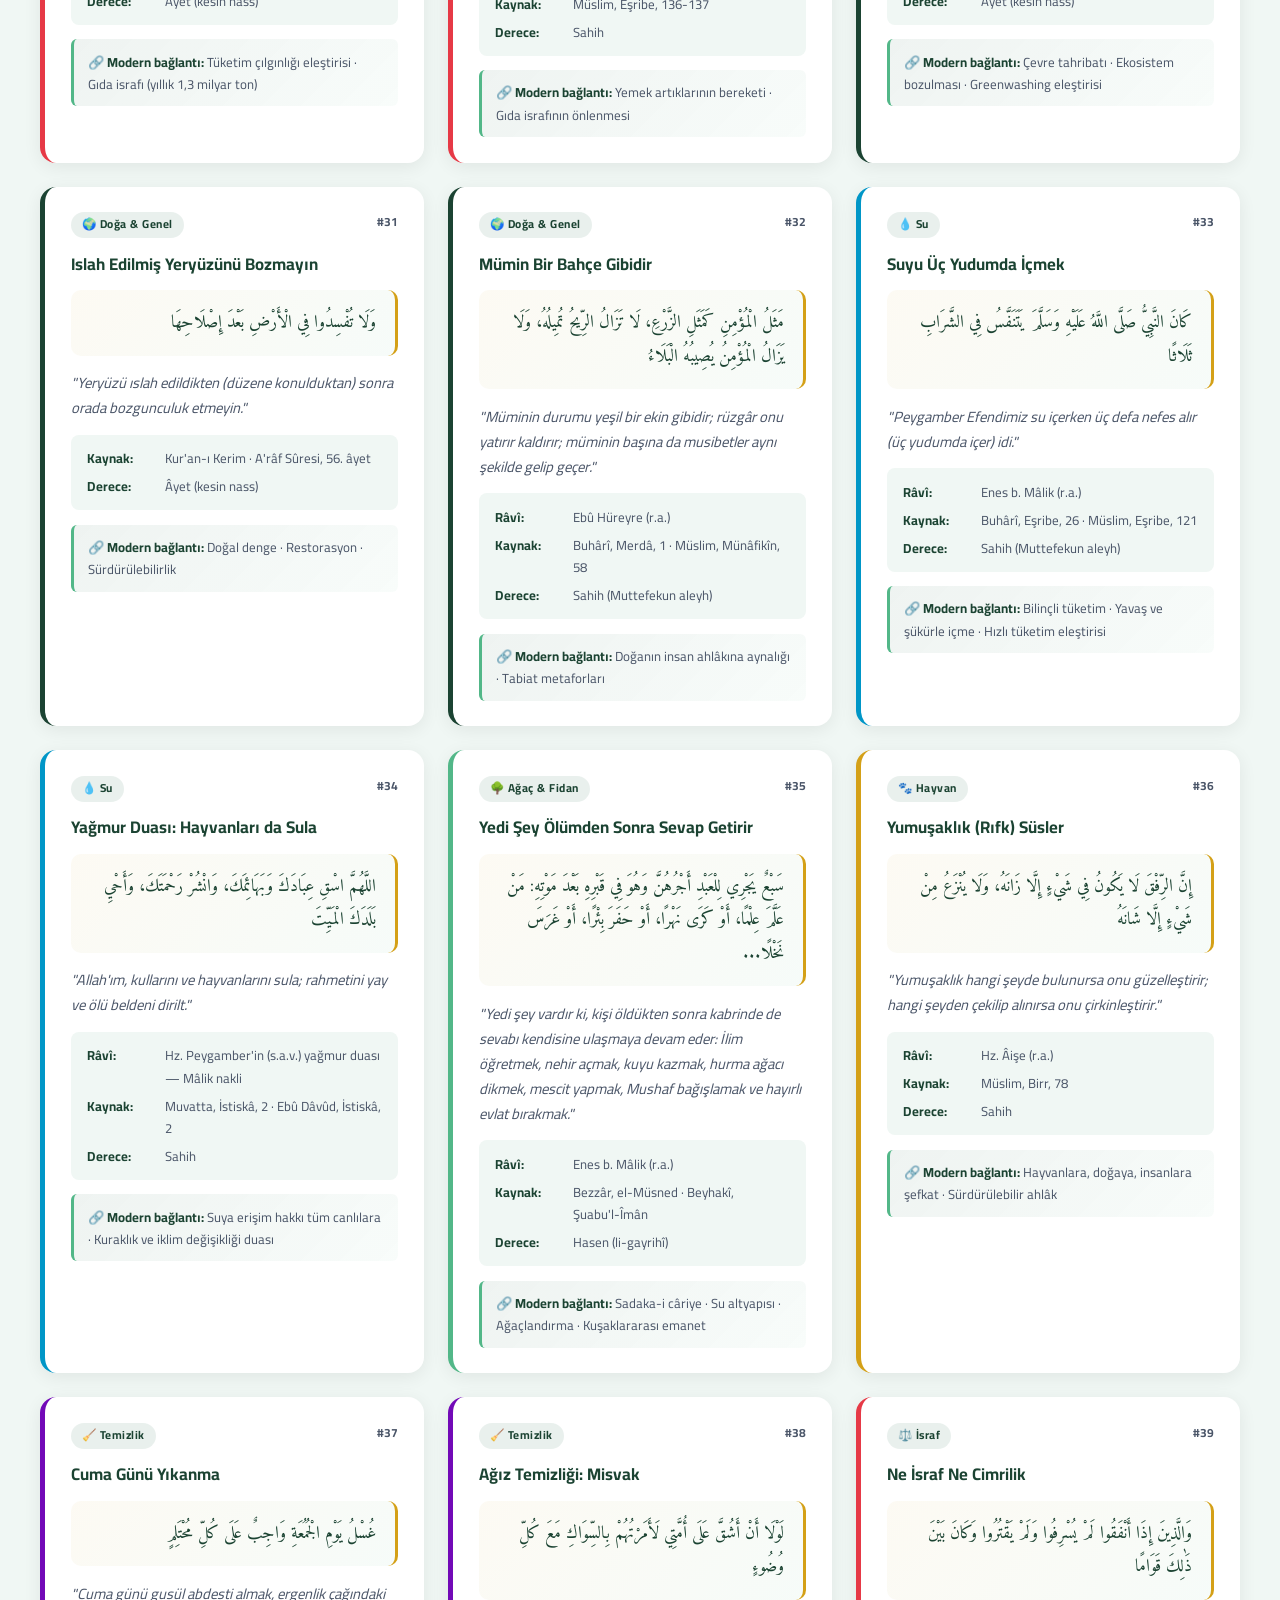
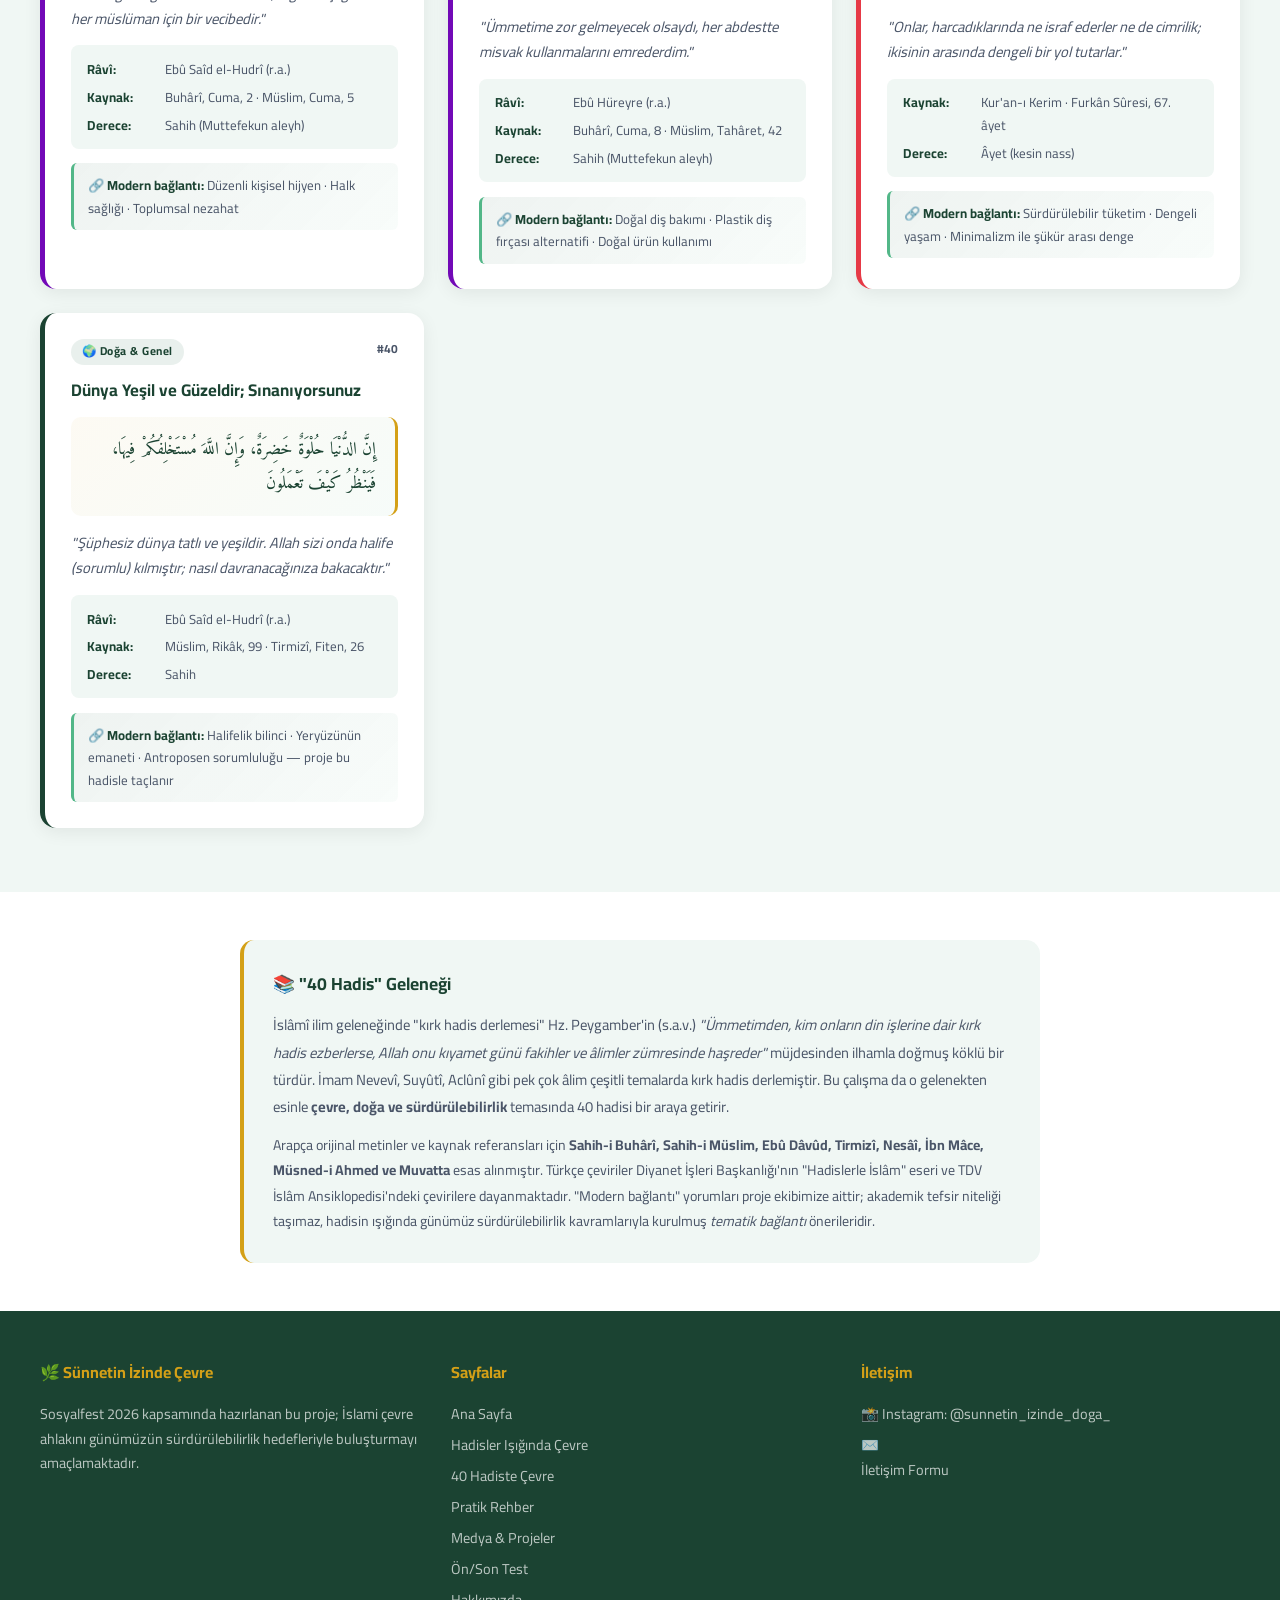
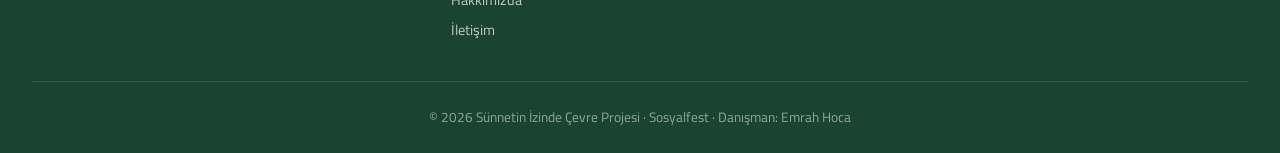
==== commit fdc1c7a6: "4 yeni özellik: haftalık geri bildirim, ön/son test, günlük hatırlatıcı, PWA - Görev tebrik mesajlar" ====
--- a/hadis-arsivi.html
+++ b/hadis-arsivi.html
@@ -6,6 +6,8 @@
   <title>40 Hadiste Çevre | Sünnetin İzinde Çevre</title>
   <meta name="description" content="40 çevre hadisinin Arapça orijinal metni, Türkçe meali, kaynağı ve modern bağlantıları — aranabilir ve filtrelenebilir derleme.">
   <link rel="stylesheet" href="style.css">
+  <link rel="manifest" href="manifest.json">
+  <meta name="theme-color" content="#1b4332">
   <link rel="icon" type="image/svg+xml" href="data:image/svg+xml,<svg xmlns='http://www.w3.org/2000/svg' viewBox='0 0 100 100'><text y='.9em' font-size='90'>🌿</text></svg>">
   <style>
     .arsiv-arac-cubugu {
@@ -244,6 +246,7 @@
     <li><a href="hadis-arsivi.html">40 Hadiste Çevre</a></li>
     <li><a href="pratik-rehber.html">Pratik Rehber</a></li>
     <li><a href="medya.html">Medya</a></li>
+    <li><a href="test.html">Test</a></li>
     <li><a href="hakkimizda.html">Hakkımızda</a></li>
     <li><a href="iletisim.html">İletişim</a></li>
   </ul>
@@ -320,6 +323,7 @@
       <a href="hadis-arsivi.html">40 Hadiste Çevre</a>
       <a href="pratik-rehber.html">Pratik Rehber</a>
       <a href="medya.html">Medya & Projeler</a>
+      <a href="test.html">Ön/Son Test</a>
       <a href="hakkimizda.html">Hakkımızda</a>
       <a href="iletisim.html">İletişim</a>
     </div>
--- a/style.css
+++ b/style.css
@@ -1342,3 +1342,565 @@
   white-space: nowrap;
   border: 0;
 }
+
+/* ===================================================== */
+/* ===== HAFTALIK GERİ BİLDİRİM ÖZEL STİLLERİ ========== */
+/* ===================================================== */
+.haftalik-overlay .haftalik-kutu {
+  border-top: 4px solid var(--altin);
+}
+
+.haftalik-liste {
+  background: var(--arka-acik);
+  border-radius: 12px;
+  padding: 1rem;
+  margin: 1rem 0;
+  text-align: left;
+  max-height: 220px;
+  overflow-y: auto;
+}
+
+.haftalik-satir {
+  display: flex;
+  gap: 0.7rem;
+  align-items: center;
+  padding: 0.4rem 0;
+  border-bottom: 1px dashed rgba(45, 106, 79, 0.15);
+  font-size: 0.85rem;
+}
+
+.haftalik-satir:last-child { border-bottom: none; }
+
+.haftalik-satir .haftalik-not {
+  color: var(--gri-metin);
+  flex: 1;
+}
+
+/* ===================================================== */
+/* ===== HATIRLATICI BUTONU & MODAL ==================== */
+/* ===================================================== */
+.hatirlatici-btn {
+  position: fixed;
+  bottom: 1.2rem;
+  right: 1.2rem;
+  width: 54px;
+  height: 54px;
+  border-radius: 50%;
+  background: linear-gradient(135deg, var(--yesil), var(--koyu-yesil));
+  color: white;
+  border: none;
+  font-size: 1.4rem;
+  cursor: pointer;
+  box-shadow: 0 6px 18px rgba(27, 67, 50, 0.4);
+  z-index: 999;
+  transition: transform 0.2s, box-shadow 0.2s;
+}
+
+.hatirlatici-btn:hover {
+  transform: translateY(-3px) scale(1.05);
+  box-shadow: 0 10px 25px rgba(27, 67, 50, 0.5);
+}
+
+.hatirlatici-kutu {
+  max-width: 700px !important;
+}
+
+.hatirlatici-secenekler {
+  display: grid;
+  grid-template-columns: repeat(3, 1fr);
+  gap: 1rem;
+  margin: 1rem 0;
+  text-align: left;
+}
+
+@media(max-width: 700px) {
+  .hatirlatici-secenekler { grid-template-columns: 1fr; }
+}
+
+.hatirlatici-kart {
+  background: var(--arka-acik);
+  border-radius: 12px;
+  padding: 1.2rem;
+  border-top: 3px solid var(--acik-yesil);
+  display: flex;
+  flex-direction: column;
+}
+
+.hatirlatici-kart .hatirlatici-emoji {
+  font-size: 1.8rem;
+  margin-bottom: 0.5rem;
+}
+
+.hatirlatici-kart h4 {
+  color: var(--koyu-yesil);
+  font-size: 0.95rem;
+  margin-bottom: 0.5rem;
+}
+
+.hatirlatici-kart p {
+  font-size: 0.82rem;
+  color: var(--gri-metin);
+  margin-bottom: 0.8rem;
+  flex: 1;
+}
+
+.hatirlatici-kart button {
+  padding: 0.6rem 1rem;
+  border-radius: 8px;
+  font-size: 0.85rem;
+  font-weight: 600;
+}
+
+/* ===================================================== */
+/* ===== TEST SAYFASI ================================== */
+/* ===================================================== */
+.test-durum {
+  display: flex;
+  flex-direction: column;
+  gap: 0.6rem;
+  max-width: 700px;
+  margin: 1.5rem auto 0;
+}
+
+.durum-kart {
+  background: var(--beyaz);
+  border-radius: 10px;
+  padding: 0.9rem 1.1rem;
+  border-left: 4px solid var(--acik-yesil);
+  font-size: 0.9rem;
+  color: var(--gri-metin);
+  box-shadow: 0 2px 8px rgba(0,0,0,0.04);
+}
+
+.durum-sonuc {
+  border-left-color: var(--altin);
+  text-align: center;
+}
+
+.durum-sonuc button {
+  background: var(--altin);
+  color: white;
+  border: none;
+  padding: 0.7rem 1.4rem;
+  border-radius: 50px;
+  font-family: 'Cairo', sans-serif;
+  font-weight: 700;
+  font-size: 0.9rem;
+  cursor: pointer;
+  transition: all 0.3s;
+}
+
+.durum-sonuc button:hover {
+  transform: translateY(-2px);
+  box-shadow: 0 6px 15px rgba(212, 160, 23, 0.4);
+}
+
+.test-baslik {
+  text-align: center;
+  margin-bottom: 2rem;
+}
+
+.test-baslik h2 {
+  color: var(--koyu-yesil);
+  margin-bottom: 0.5rem;
+}
+
+.test-baslik p {
+  color: var(--gri-metin);
+  font-size: 0.95rem;
+  max-width: 700px;
+  margin: 0 auto;
+}
+
+.test-ilerleme {
+  width: 100%;
+  max-width: 600px;
+  margin: 1rem auto 0.4rem;
+  height: 10px;
+  background: #e2e8f0;
+  border-radius: 50px;
+  overflow: hidden;
+}
+
+.test-ilerleme-cubuk {
+  height: 100%;
+  width: 0;
+  background: linear-gradient(90deg, var(--acik-yesil), var(--yesil));
+  transition: width 0.4s;
+}
+
+.test-ilerleme-yazi {
+  font-size: 0.85rem;
+  color: var(--gri-metin);
+}
+
+.test-form {
+  max-width: 800px;
+  margin: 0 auto;
+}
+
+.test-grup {
+  background: var(--beyaz);
+  border-radius: 16px;
+  padding: 1.8rem;
+  margin-bottom: 1.5rem;
+  box-shadow: 0 4px 15px rgba(0,0,0,0.05);
+  border-top: 3px solid var(--altin);
+}
+
+.test-grup h3 {
+  color: var(--koyu-yesil);
+  font-size: 1.1rem;
+  margin-bottom: 1.2rem;
+  padding-bottom: 0.6rem;
+  border-bottom: 2px solid rgba(212, 160, 23, 0.2);
+}
+
+.test-soru {
+  margin-bottom: 1.5rem;
+  padding-bottom: 1.2rem;
+  border-bottom: 1px dashed rgba(45, 106, 79, 0.15);
+}
+
+.test-soru:last-child {
+  border-bottom: none;
+  margin-bottom: 0;
+  padding-bottom: 0;
+}
+
+.test-soru p {
+  color: var(--koyu-metin);
+  font-size: 0.95rem;
+  margin-bottom: 0.8rem;
+}
+
+.test-soru .soru-no {
+  color: var(--yesil);
+  font-weight: 700;
+  margin-right: 0.3rem;
+}
+
+.likert {
+  display: grid;
+  grid-template-columns: repeat(5, 1fr);
+  gap: 0.5rem;
+}
+
+@media(max-width: 600px) {
+  .likert {
+    grid-template-columns: repeat(5, 1fr);
+    gap: 0.3rem;
+  }
+}
+
+.likert-btn {
+  display: flex;
+  flex-direction: column;
+  align-items: center;
+  justify-content: center;
+  background: var(--arka-acik);
+  border: 2px solid transparent;
+  border-radius: 10px;
+  padding: 0.7rem 0.4rem;
+  font-family: 'Cairo', sans-serif;
+  cursor: pointer;
+  transition: all 0.25s;
+  min-height: 70px;
+}
+
+.likert-btn .likert-rakam {
+  font-size: 1.3rem;
+  font-weight: 800;
+  color: var(--gri-metin);
+}
+
+.likert-btn .likert-etiket {
+  font-size: 0.65rem;
+  color: var(--gri-metin);
+  text-align: center;
+  line-height: 1.2;
+  margin-top: 0.2rem;
+}
+
+.likert-btn:hover {
+  border-color: var(--acik-yesil);
+  transform: translateY(-2px);
+}
+
+.likert-btn.secili {
+  background: var(--yesil);
+  border-color: var(--koyu-yesil);
+}
+
+.likert-btn.secili .likert-rakam,
+.likert-btn.secili .likert-etiket {
+  color: white;
+}
+
+.test-acik-soru {
+  margin-bottom: 1.2rem;
+}
+
+.test-acik-soru label {
+  display: block;
+  color: var(--koyu-metin);
+  font-size: 0.92rem;
+  margin-bottom: 0.5rem;
+  font-weight: 500;
+}
+
+.test-acik-soru textarea {
+  width: 100%;
+  min-height: 80px;
+  padding: 0.8rem 1rem;
+  border: 2px solid #e2e8f0;
+  border-radius: 10px;
+  font-family: 'Cairo', sans-serif;
+  font-size: 0.9rem;
+  background: var(--arka-acik);
+  resize: vertical;
+  transition: border-color 0.2s;
+}
+
+.test-acik-soru textarea:focus {
+  outline: none;
+  border-color: var(--acik-yesil);
+  background: white;
+}
+
+.test-form-butonlar {
+  display: flex;
+  gap: 1rem;
+  justify-content: center;
+  margin-top: 2rem;
+  flex-wrap: wrap;
+}
+
+.test-form-butonlar button {
+  padding: 0.9rem 2rem;
+  border-radius: 50px;
+  font-family: 'Cairo', sans-serif;
+  font-weight: 700;
+  font-size: 0.95rem;
+  cursor: pointer;
+  border: none;
+  transition: all 0.3s;
+}
+
+.test-form-butonlar button:disabled {
+  opacity: 0.5;
+  cursor: not-allowed;
+}
+
+/* ===== TEST SONUÇ EKRANI ===== */
+.sonuc-kart {
+  background: var(--beyaz);
+  border-radius: 16px;
+  padding: 2rem;
+  margin-bottom: 1.5rem;
+  box-shadow: 0 4px 15px rgba(0,0,0,0.07);
+  border-top: 4px solid var(--acik-yesil);
+}
+
+.sonuc-kart h3 {
+  color: var(--koyu-yesil);
+  margin-bottom: 1rem;
+  font-size: 1.15rem;
+}
+
+.sonuc-skor {
+  text-align: center;
+  margin-bottom: 1.5rem;
+  padding: 1rem;
+  background: var(--arka-acik);
+  border-radius: 12px;
+}
+
+.sonuc-buyuk {
+  font-size: 3rem;
+  font-weight: 800;
+  color: var(--koyu-yesil);
+  line-height: 1;
+}
+
+.sonuc-yuzde {
+  font-size: 1rem;
+  color: var(--gri-metin);
+  margin-top: 0.4rem;
+  font-weight: 600;
+}
+
+.sonuc-grup-listesi {
+  display: flex;
+  flex-direction: column;
+  gap: 1rem;
+}
+
+.sonuc-grup-baslik {
+  display: flex;
+  justify-content: space-between;
+  align-items: center;
+  margin-bottom: 0.4rem;
+  font-size: 0.9rem;
+  color: var(--koyu-yesil);
+}
+
+.sonuc-grup-baslik strong {
+  color: var(--yesil);
+  font-size: 0.95rem;
+}
+
+.sonuc-bar {
+  height: 12px;
+  background: #e2e8f0;
+  border-radius: 50px;
+  overflow: hidden;
+}
+
+.sonuc-bar-dolu {
+  height: 100%;
+  background: linear-gradient(90deg, var(--acik-yesil), var(--yesil));
+  border-radius: 50px;
+  transition: width 0.6s ease;
+}
+
+.sonuc-bar-cift {
+  position: relative;
+  height: 16px;
+  background: #e2e8f0;
+  border-radius: 50px;
+  overflow: hidden;
+}
+
+.sonuc-bar-cift .cift-on {
+  position: absolute;
+  top: 0; left: 0; height: 50%;
+  background: rgba(212, 160, 23, 0.7);
+  border-radius: 50px 0 0 0;
+}
+
+.sonuc-bar-cift .cift-son {
+  position: absolute;
+  bottom: 0; left: 0; height: 50%;
+  background: var(--yesil);
+  border-radius: 0 0 0 50px;
+}
+
+.sonuc-karsilastirma {
+  border-top-color: var(--altin);
+}
+
+.karsilastirma-grid {
+  display: grid;
+  grid-template-columns: 1fr auto 1fr;
+  align-items: center;
+  gap: 1rem;
+  margin: 1.5rem 0;
+}
+
+.karsilastirma-kutu {
+  background: var(--arka-acik);
+  border-radius: 14px;
+  padding: 1.5rem 1rem;
+  text-align: center;
+  border-top: 4px solid var(--gri-metin);
+}
+
+.karsilastirma-kutu.son {
+  border-top-color: var(--yesil);
+  background: rgba(45, 106, 79, 0.08);
+}
+
+.kutu-etiket {
+  font-size: 0.8rem;
+  color: var(--gri-metin);
+  text-transform: uppercase;
+  font-weight: 600;
+  letter-spacing: 1px;
+}
+
+.kutu-buyuk {
+  font-size: 2.4rem;
+  font-weight: 800;
+  color: var(--koyu-yesil);
+  margin: 0.4rem 0 0.2rem;
+  line-height: 1;
+}
+
+.kutu-yuzde {
+  font-size: 1rem;
+  color: var(--yesil);
+  font-weight: 700;
+}
+
+.karsilastirma-kutu small {
+  display: block;
+  margin-top: 0.4rem;
+  color: var(--gri-metin);
+  font-size: 0.78rem;
+}
+
+.karsilastirma-ok {
+  font-size: 1.8rem;
+}
+
+.karsilastirma-sonuc {
+  background: rgba(82, 183, 136, 0.12);
+  border-radius: 12px;
+  padding: 1rem 1.2rem;
+  font-size: 0.95rem;
+  color: var(--koyu-yesil);
+  text-align: center;
+  border-left: 4px solid var(--yesil);
+  line-height: 1.7;
+}
+
+.karsilastirma-sonuc.negatif {
+  background: rgba(192, 57, 43, 0.08);
+  border-left-color: #c0392b;
+  color: #6b2519;
+}
+
+.sonuc-bilgi {
+  background: var(--arka-acik);
+  border-radius: 12px;
+  padding: 1.2rem;
+  margin: 1rem 0;
+  text-align: center;
+  color: var(--gri-metin);
+  border-left: 4px solid var(--altin);
+}
+
+.acik-cevap-blok {
+  background: var(--arka-acik);
+  border-radius: 10px;
+  padding: 1rem 1.2rem;
+  margin-bottom: 0.8rem;
+  border-left: 3px solid var(--altin);
+}
+
+.acik-soru-baslik {
+  font-weight: 600;
+  color: var(--koyu-yesil);
+  font-size: 0.88rem;
+  margin-bottom: 0.4rem;
+}
+
+.acik-cevap-metin {
+  color: var(--koyu-metin);
+  font-size: 0.92rem;
+  line-height: 1.7;
+  white-space: pre-wrap;
+}
+
+@media(max-width: 600px) {
+  .karsilastirma-grid {
+    grid-template-columns: 1fr;
+    gap: 0.6rem;
+  }
+  .karsilastirma-ok {
+    transform: rotate(90deg);
+  }
+  .test-grup { padding: 1.2rem; }
+  .likert-btn .likert-etiket { font-size: 0.6rem; }
+}
